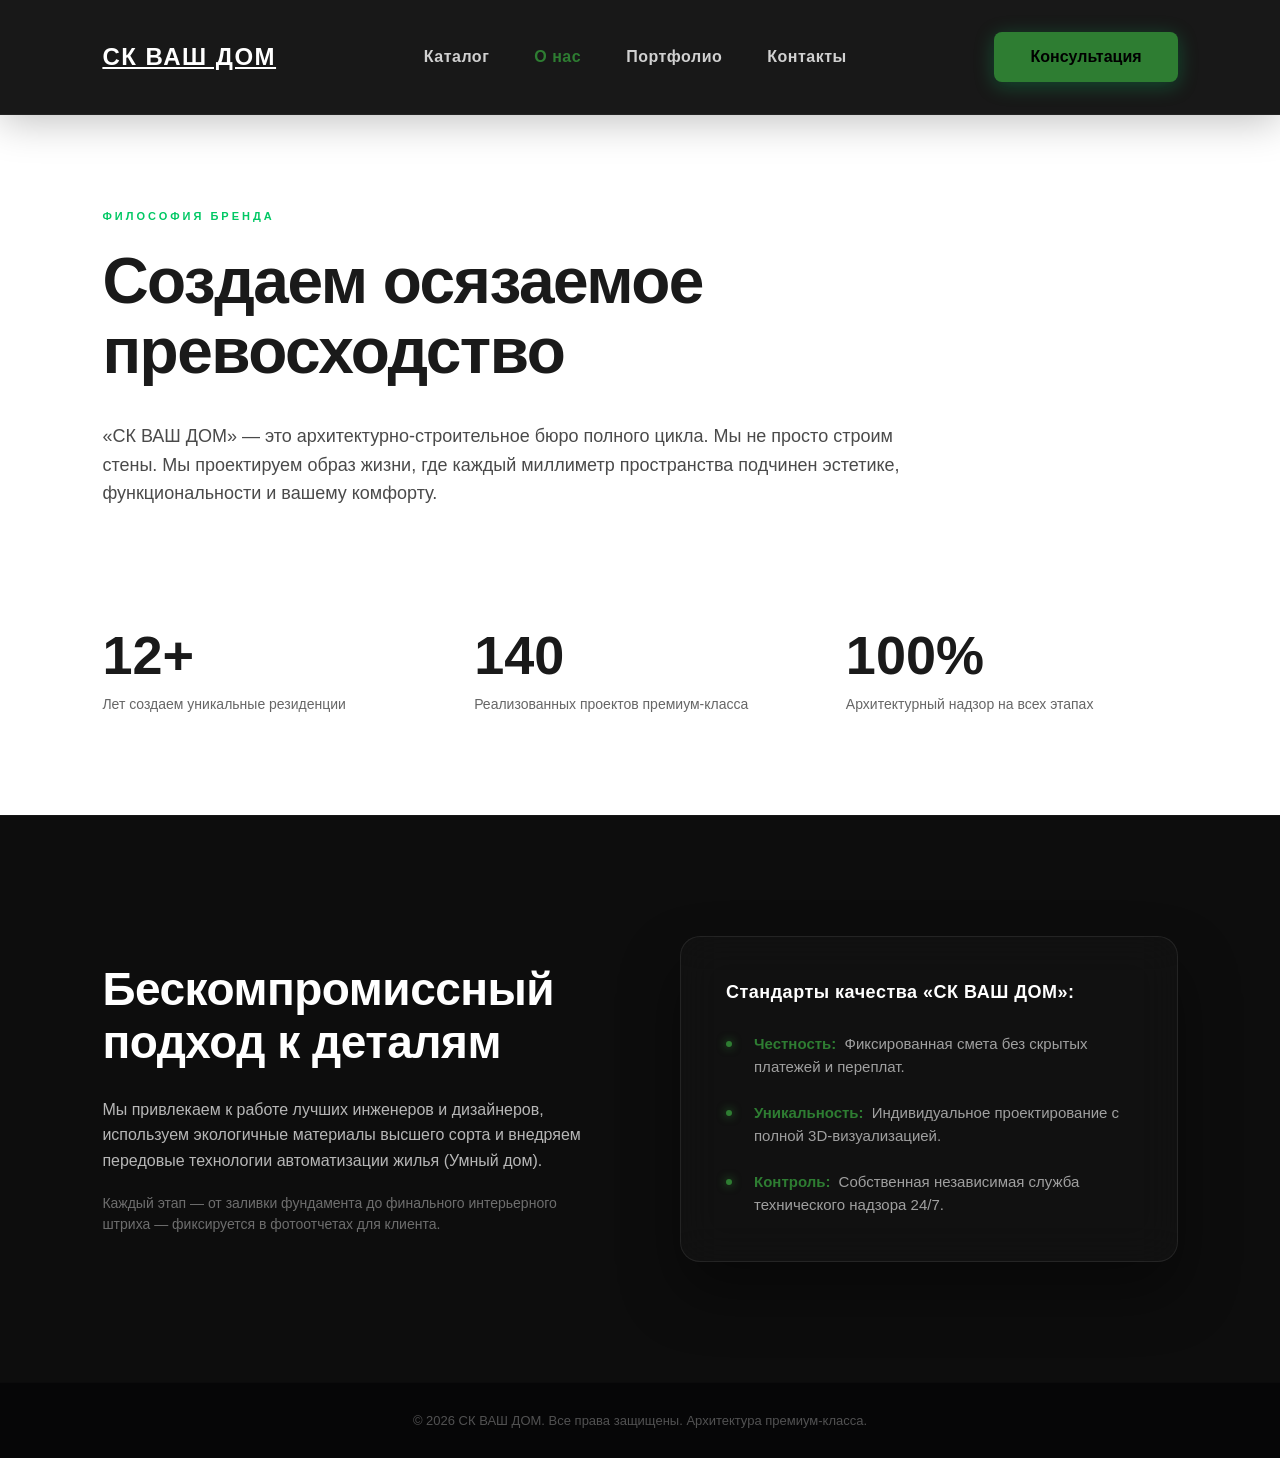
==== about.html @ 26530a5b "Add files via upload" ====
<!DOCTYPE html>
<html lang="ru">
<head>
    <meta charset="UTF-8">
    <meta name="viewport" content="width=device-width, initial-scale=1.0">
    <title>О нас — СК ВАШ ДОМ</title>
    <link rel="stylesheet" href="style.css">
</head>
<body class="about-page-body">

    <!-- 1. ТЕМНАЯ ПРЕМИАЛЬНАЯ ШАПКА (Идеально читается и не сливается) -->
    <header class="glass-header dark-version">
        <div class="logo"><a href="index.html" class="logo-link">СК ВАШ ДОМ</a></div>
        <nav class="nav-links">
            <a href="index.html#catalog" class="nav-item">Каталог</a>
            <a href="about.html" class="nav-item active">О нас</a>
            <a href="index.html#portfolio" class="nav-item">Портфолио</a>
            <a href="index.html#contacts" class="nav-item">Контакты</a>
        </nav>
        <button class="btn-consultation" onclick="window.location.href='index.html#contacts'">Консультация</button>
    </header>

    <!-- 2. СВЕТЛАЯ ВЕРХНЯЯ ЧАСТЬ: Заголовок (Журнальный минимализм) -->
    <section class="about-hero">
        <div class="about-container">
            <div class="about-badge">Философия бренда</div>
            <h1 class="about-main-title">Создаем осязаемое<br>превосходство</h1>
            <p class="about-lead-text">«СК ВАШ ДОМ» — это архитектурно-строительное бюро полного цикла. Мы не просто строим стены. Мы проектируем образ жизни, где каждый миллиметр пространства подчинен эстетике, функциональности и вашему комфорту.</p>
        </div>
    </section>

    <!-- 3. СВЕТЛАЯ СРЕДНЯЯ ЧАСТЬ: Блок с премиальными цифрами -->
    <section class="about-stats-section">
        <div class="about-container">
            <div class="stats-grid">
                <div class="stat-card">
                    <span class="stat-number">12+</span>
                    <span class="stat-label">Лет создаем уникальные резиденции</span>
                </div>
                <div class="stat-card">
                    <span class="stat-number">140</span>
                    <span class="stat-label">Реализованных проектов премиум-класса</span>
                </div>
                <div class="stat-card">
                    <span class="stat-number">100%</span>
                    <span class="stat-label">Архитектурный надзор на всех этапах</span>
                </div>
            </div>
        </div>
    </section>

    <!-- 4. ЧЕРНАЯ НИЖНЯЯ ЧАСТЬ: Бескомпромиссный подход и Стеклянная карточка -->
    <section class="about-principles">
        <div class="about-container">
            <div class="principles-layout">
                
                <!-- Левая сторона: Текст -->
                <div class="principles-text">
                    <h2 class="principles-title">Бескомпромиссный<br>подход к деталям</h2>
                    <p class="principles-desc">Мы привлекаем к работе лучших инженеров и дизайнеров, используем экологичные материалы высшего сорта и внедряем передовые технологии автоматизации жилья (Умный дом).</p>
                    <p class="principles-subdesc">Каждый этап — от заливки фундамента до финального интерьерного штриха — фиксируется в фотоотчетах для клиента.</p>
                </div>
                
                <!-- Правая сторона: Матовое премиум-стекло -->
                <div class="principles-glass-card">
                    <h3 class="glass-card-title">Стандарты качества «СК ВАШ ДОМ»:</h3>
                    <ul class="principles-list">
                        <li>
                            <strong class="list-highlight">Честность:</strong> 
                            Фиксированная смета без скрытых платежей и переплат.
                        </li>
                        <li>
                            <strong class="list-highlight">Уникальность:</strong> 
                            Индивидуальное проектирование с полной 3D-визуализацией.
                        </li>
                        <li>
                            <strong class="list-highlight">Контроль:</strong> 
                            Собственная независимая служба технического надзора 24/7.
                        </li>
                    </ul>
                </div>

            </div>
        </div>
    </section>

    <!-- 5. ПОДВАЛ (Один, в самом низу страницы) -->
    <footer class="site-footer">
        <div class="footer-container">
            <p class="footer-copy">&copy; 2026 СК ВАШ ДОМ. Все права защищены. Архитектура премиум-класса.</p>
        </div>
    </footer>

</body>
</html>
---- style.css ----
/* Базовые сбросы и переменные бренда */
:root {
    --bg-black: #0d0f0e;
    --text-white: #ffffff;
    --accent-green: #2e7d32;
    --accent-green-glow: #4caf50;
    --glass-bg: rgba(255, 255, 255, 0.03);
    --glass-border: rgba(255, 255, 255, 0.08);
    --glass-blur: blur(12px);
}

* {
    margin: 0;
    padding: 0;
    box-sizing: border-box;
}

body {
    font-family: 'Montserrat', sans-serif;
    background-color: var(--bg-black);
    color: var(--text-white);
    overflow-x: hidden;
    scroll-behavior: smooth;
}

.container {
    max-width: 1440px;
    margin: 0 auto;
    padding: 0 40px;
}

/* Эффект матового стекла (Glassmorphism) */
.header-glass {
    position: fixed;
    top: 20px;
    left: 50%;
    transform: translateX(-50%);
    width: 90%;
    max-width: 1360px;
    display: flex;
    justify-content: space-between;
    align-items: center;
    padding: 20px 40px;
    background: var(--glass-bg);
    backdrop-filter: var(--glass-blur);
    -webkit-backdrop-filter: var(--glass-blur);
    border: 1px solid var(--glass-border);
    border-radius: 16px;
    z-index: 1000;
}

.logo {
    font-weight: 700;
    font-size: 20px;
    letter-spacing: 2px;
}

.navigation .nav-link {
    color: var(--text-white);
    text-decoration: none;
    margin: 0 20px;
    font-size: 14px;
    transition: color 0.3s;
}

.navigation .nav-link:hover, .navigation .nav-link.active {
    color: var(--accent-green-glow);
}

/* Кнопки */
.btn-primary {
    background: var(--accent-green);
    color: white;
    border: none;
    padding: 12px 24px;
    border-radius: 8px;
    cursor: pointer;
    font-weight: 600;
    transition: background 0.3s, box-shadow 0.3s;
}

.btn-primary:hover {
    background: var(--accent-green-glow);
    box-shadow: 0 0 15px rgba(76, 175, 80, 0.4);
}

/* Главный экран */
/* Главный экран */
.hero-section {
    position: relative;
    height: 100vh;
    display: flex;
    align-items: center;
    padding-left: 10%;
    overflow: hidden; /* Чтобы картинка не вылезала за границы экрана */
}

/* Стили для фоновой картинки, чтобы она растягивалась как надо */
.hero-bg-img {
    position: absolute;
    top: 0;
    left: 0;
    width: 100%;
    height: 100%;
    object-fit: cover; /* Аналог background-size: cover */
    object-position: center;
    z-index: 0; /* Отправляем на самый задний план */
}


.hero-overlay {
    position: absolute;
    top: 0; left: 0; width: 100%; height: 100%;
    background: linear-gradient(90deg, rgba(13,15,14,0.9) 30%, rgba(13,15,14,0.4) 100%);
    z-index: 1;
}

.hero-content {
    position: relative;
    z-index: 2;
    max-width: 600px;
}

.hero-title {
    font-size: 56px;
    font-weight: 700;
    line-height: 1.2;
    margin-bottom: 20px;
}

.text-gradient {
    color: var(--accent-green-glow);
}

.hero-subtitle {
    font-size: 18px;
    font-weight: 300;
    margin-bottom: 40px;
    opacity: 0.8;
}

.btn-scroll {
    color: white;
    text-decoration: none;
    border-bottom: 2px solid var(--accent-green);
    padding-bottom: 5px;
    transition: color 0.3s;
}

.btn-scroll:hover {
    color: var(--accent-green-glow);
}

/* Секция Каталога */
.catalog-section {
    padding: 100px 0;
}

.section-title {
    font-size: 36px;
    margin-bottom: 40px;
    font-weight: 600;
}

.filter-bar-glass {
    display: inline-flex;
    background: var(--glass-bg);
    backdrop-filter: var(--glass-blur);
    border: 1px solid var(--glass-border);
    padding: 8px;
    border-radius: 12px;
    margin-bottom: 50px;
}

.filter-btn {
    background: transparent;
    border: none;
    color: white;
    padding: 10px 24px;
    border-radius: 8px;
    cursor: pointer;
    font-family: inherit;
    transition: background 0.3s;
}

.filter-btn.active {
    background: var(--accent-green);
}

/* Сетка карточек */
.catalog-grid {
    display: grid;
    grid-template-columns: repeat(auto-fill, minmax(450px, 1fr));
    gap: 30px;
}

.project-card {
    position: relative;
    height: 400px;
    border-radius: 20px;
    overflow: hidden;
    border: 1px solid var(--glass-border);
}

.card-img {
    width: 100%;
    height: 100%;
    background-size: cover;
    background-position: center;
    transition: transform 0.5s;
}

.project-card:hover .card-img {
    transform: scale(1.05);
}

.card-info-glass {
    position: absolute;
    bottom: 20px;
    left: 55%;
    transform: translateX(-50%);
    width: 90%;
    background: rgba(13, 15, 14, 0.6);
    backdrop-filter: var(--glass-blur);
    -webkit-backdrop-filter: var(--glass-blur);
    border: 1px solid var(--glass-border);
    padding: 20px;
    border-radius: 14px;
}

.card-info-glass h3 {
    font-size: 20px;
    margin-bottom: 5px;
}

.card-info-glass p {
    font-size: 14px;
    opacity: 0.7;
    margin-bottom: 10px;
}

.card-price {
    color: var(--accent-green-glow);
    font-weight: 600;
}
/* Дополнительные стили для аккуратного каталога */
.catalog-header {
    margin-bottom: 35px;
}

.catalog-header .section-subtitle {
    opacity: 0.6;
    font-size: 16px;
    margin-top: 10px;
    font-weight: 300;
}

.catalog-grid {
    display: grid;
    grid-template-columns: repeat(auto-fit, minmax(380px, 1fr));
    gap: 40px;
    margin-bottom: 50px;
}

.card-tag {
    display: inline-block;
    font-size: 11px;
    text-transform: uppercase;
    letter-spacing: 1px;
    background: rgba(46, 125, 50, 0.2);
    color: var(--accent-green-glow);
    padding: 4px 10px;
    border-radius: 4px;
    margin-bottom: 10px;
    border: 1px solid rgba(76, 175, 80, 0.3);
}

.card-specs {
    font-size: 13px !important;
    margin-bottom: 20px !important;
}

.card-footer {
    display: flex;
    justify-content: space-between;
    align-items: center;
    border-top: 1px solid rgba(255,255,255,0.1);
    padding-top: 15px;
}

.card-link {
    color: var(--text-white);
    text-decoration: none;
    font-size: 14px;
    font-weight: 600;
    transition: color 0.3s;
}

.card-link:hover {
    color: var(--accent-green-glow);
}

/* Кнопка "Смотреть все" */
.catalog-more-action {
    text-align: center;
    margin-top: 60px;
}

.btn-secondary-glass {
    display: inline-block;
    padding: 18px 40px;
    background: var(--glass-bg);
    border: 1px solid var(--glass-border);
    backdrop-filter: var(--glass-blur);
    color: var(--text-white);
    text-decoration: none;
    border-radius: 12px;
    font-weight: 600;
    letter-spacing: 0.5px;
    transition: all 0.3s;
}

.btn-secondary-glass:hover {
    background: rgba(255,255,255,0.08);
    border-color: var(--accent-green-glow);
    box-shadow: 0 0 20px rgba(76, 175, 80, 0.15);
}
/* Максимально четкие и сочные фоновые сферы без шумов */
.neon-bg-blobs {
    position: absolute;
    top: -120px;
    left: 0;
    width: 100%;
    height: 450px;
    overflow: hidden;
    z-index: 1;
    pointer-events: none;
    /* Включаем аппаратное ускорение для идеальной плавности */
    transform: translate3d(0,0,0); 
}

.blob {
    position: absolute;
    border-radius: 50%;
    /* Увеличиваем радиус размытия для идеальной мягкости переходов */
    filter: blur(120px); 
    opacity: 0.75;
    will-change: transform;
}

.blob-1 {
    top: -40px;
    left: 12%;
    width: 300px;
    height: 300px;
    background: linear-gradient(135deg, #bd7aff, #2563eb);
}

.blob-2 {
    top: -60px;
    right: 18%;
    width: 320px;
    height: 320px;
    background: linear-gradient(135deg, #00FF87, #60e611);
}

/* ШАПКА ПОВЫШЕННОГО КАЧЕСТВА (Ultra HD Glass) */
.glass-header {
    position: fixed;
    top: 0;
    left: 0;
    width: 100%;
    display: flex;
    justify-content: space-between;
    align-items: center;
    padding: 24px 8%;
    
    /* Оптимальный баланс темноты и прозрачности */
    background: rgba(15, 15, 15, 0.4); 
    
    /* Экстремальное сглаженное размытие (Apple Premium Look) */
    backdrop-filter: blur(50px) saturate(200%);
    -webkit-backdrop-filter: blur(50px) saturate(200%);
    
    /* Двойной контур (внутренний светлый и внешний темный) для эффекта объема */
    box-shadow: 
        inset 0 1px 0 0 rgba(255, 255, 255, 0.15),
        0 1px 0 0 rgba(0, 0, 0, 0.5);
    border: none;
    
    /* Улучшение рендеринга шрифтов поверх стекла */
    -webkit-font-smoothing: antialiased;
    -moz-osx-font-smoothing: grayscale;
    
    z-index: 1000;
    transition: all 0.6s cubic-bezier(0.16, 1, 0.3, 1);
}
/* Затемняющий слой — чуть темнее, а размытие мягче */
.hero-overlay {
    position: absolute;
    top: 0;
    left: 0;
    width: 100%;
    height: 100%;
    
    /* Сделали подложку немного темнее (0.65 и 0.75 вместо 0.5 и 0.6) */
    background: linear-gradient(180deg, rgba(0,0,0,0.65) 0%, rgba(0,0,0,0.5) 50%, rgba(0,0,0,0.75) 100%);
    
    /* Уменьшили размытость до идеального баланса, чтобы дом был виден */
    backdrop-filter: blur(5px); 
    -webkit-backdrop-filter: blur(5px);
    
    z-index: 1;
}
/* Секция кастомного каталога */
.my-catalog-section {
    background: #0D0D0D; /* Абсолютный глубокий черный фон */
    padding: 90px 8%;
    position: relative;
    z-index: 5;
}

.my-catalog-container {
    width: 100%;
    max-width: 1300px;
    margin: 0 auto;
}

/* Сетка в два столбца, как в ВК */
.my-catalog-grid {
    display: grid;
    grid-template-columns: repeat(2, 1fr);
    gap: 32px; /* Идеальный баланс расстояния между проектами */
}

/* Основа вашей уникальной карточки */
.brand-card {
    position: relative;
    border-radius: 20px; /* Более мягкое, современное премиум-скругление */
    overflow: hidden;
    cursor: pointer;
    background: #141416;
    
    /* Тонкая, едва заметная базовая окантовка */
    border: 1px solid rgba(255, 255, 255, 0.04);
    box-shadow: 0 10px 40px rgba(0, 0, 0, 0.4);
    transition: transform 0.4s cubic-bezier(0.16, 1, 0.3, 1), border-color 0.4s ease, box-shadow 0.4s ease;
}

/* Контейнер изображения */
.brand-img-container {
    position: relative;
    width: 100%;
    aspect-ratio: 16 / 9.5; /* Идеальные пропорции для архитектурных рендеров */
    overflow: hidden;
}

.brand-img {
    width: 100%;
    height: 100%;
    object-fit: cover;
    transition: transform 0.6s cubic-bezier(0.16, 1, 0.3, 1);
}

/* 🔥 ЭФФЕКТ МАТОВОГО СТЕКЛА: Роскошная нижняя плашка */
.brand-glass-footer {
    position: absolute;
    bottom: 0;
    left: 0;
    width: 100%;
    display: flex;
    justify-content: space-between;
    align-items: center;
    padding: 20px 24px;
    
    /* Затемненное матовое стекло, перекрывающее низ фотографии */
    background: rgba(15, 15, 17, 0.65); 
    backdrop-filter: blur(20px) saturate(140%);
    -webkit-backdrop-filter: blur(20px) saturate(140%);
    
    /* Внутренний световой блик по верхней грани плашки */
    border-top: 1px solid rgba(255, 255, 255, 0.1); 
    transition: background 0.3s ease;
}

/* Заголовок внутри стекла */
.brand-title {
    color: #FFFFFF;
    font-size: 16px;
    font-weight: 600;
    letter-spacing: 0.5px;
    margin: 0;
}

/* Минималистичная стрелочка перехода */
.brand-arrow {
    color: rgba(255, 255, 255, 0.4);
    font-size: 18px;
    transition: transform 0.3s ease, color 0.3s ease;
}

/* ✨ ИНТЕРАКТИВ ПРИ НАВЕДЕНИИ (Дорогой отклик интерфейса) */
.brand-card:hover {
    transform: translateY(-5px);
    border-color: var(--accent-green); /* Включается чистая зеленая окантовка */
    box-shadow: 0 20px 40px rgba(0, 230, 118, 0.12); /* Зеленое мягкое свечение вниз */
}

.brand-card:hover .brand-img {
    transform: scale(1.03); /* Картинка за стеклом аккуратно приближается */
}

.brand-card:hover .brand-glass-footer {
    background: rgba(15, 15, 17, 0.8); /* Стекло становится чуть глубже */
}

.brand-card:hover .brand-arrow {
    color: var(--accent-green); /* Стрелочка загорается зеленым */
    transform: translateX(4px); /* И слегка смещается вправо, приглашая кликнуть */
}

/* Мобильная адаптация */
@media (max-width: 768px) {
    .my-catalog-grid {
        grid-template-columns: 1fr;
        gap: 20px;
    }
    .my-catalog-section {
        padding: 50px 4%;
    }
}
/* Стили для красивой презентации начала каталога */
.catalog-presentation {
    max-width: 800px;
    margin-bottom: 60px; /* Отступ до начала самих карточек */
    text-align: left;
}

/* Мелкий аккуратный верхний статус */
.presentation-badge {
    font-size: 11px;
    text-transform: uppercase;
    letter-spacing: 3px;
    color: var(--accent-green);
    margin-bottom: 16px;
    font-weight: 600;
}

/* Крупный дорогой заголовок */
.presentation-title {
    color: #FFFFFF;
    font-size: clamp(28px, 4vw, 42px);
    font-weight: 700;
    line-height: 1.2;
    margin-bottom: 18px;
    letter-spacing: -0.5px;
}

/* Фирменный зеленый акцент в названии */
.green-text, .green-dot {
    color: var(--accent-green);
}

/* Описание презентации */
.presentation-desc {
    color: rgba(255, 255, 255, 0.6);
    font-size: 16px;
    line-height: 1.6;
    max-width: 600px;
    margin-bottom: 30px;
}

/* Тонкая минималистичная разделительная линия */
.presentation-line {
    width: 60px;
    height: 2px;
    background: var(--accent-green);
    border-radius: 2px;
}
/* Секция Контактов */
.contacts-section {
    background: #0B0B0C; /* Еще более глубокий черный тон */
    padding: 100px 8%;
    border-top: 1px solid rgba(255, 255, 255, 0.03);
    position: relative;
    z-index: 5;
}

.contacts-container {
    width: 100%;
    max-width: 1300px;
    margin: 0 auto;
    display: grid;
    grid-template-columns: 1.1fr 0.9fr;
    gap: 60px;
    align-items: start;
}

.contacts-badge {
    font-size: 11px;
    text-transform: uppercase;
    letter-spacing: 3px;
    color: var(--accent-green);
    margin-bottom: 16px;
    font-weight: 600;
}

.contacts-title {
    color: #FFFFFF;
    font-size: clamp(28px, 4vw, 42px);
    font-weight: 700;
    margin-bottom: 20px;
}

.contacts-desc {
    color: rgba(255, 255, 255, 0.6);
    font-size: 16px;
    line-height: 1.6;
    max-width: 500px;
    margin-bottom: 40px;
}

/* Роскошная стеклянная форма */
.glass-contact-form {
    background: rgba(255, 255, 255, 0.02);
    backdrop-filter: blur(15px);
    -webkit-backdrop-filter: blur(15px);
    border: 1px solid rgba(255, 255, 255, 0.08); /* Чистая аккуратная окантовка */
    padding: 30px;
    border-radius: 16px;
    max-width: 500px;
    margin-bottom: 40px;
    transition: border-color 0.4s ease, box-shadow 0.4s ease;
}

.glass-contact-form:focus-within {
    border-color: var(--accent-green); /* Окантовка становится зеленой при заполнении */
    box-shadow: 0 10px 30px rgba(0, 230, 118, 0.08);
}

.form-group {
    margin-bottom: 20px;
}

.form-input {
    width: 100%;
    background: rgba(0, 0, 0, 0.3);
    border: 1px solid rgba(255, 255, 255, 0.1);
    padding: 16px 20px;
    border-radius: 8px;
    color: #FFFFFF;
    font-size: 15px;
    outline: none;
    transition: all 0.3s ease;
}

.form-input:focus {
    border-color: var(--accent-green);
    background: rgba(0, 0, 0, 0.5);
}

/* Кнопка отправки формы */
.btn-form-submit {
    width: 100%;
    background: var(--accent-green);
    color: #000000;
    border: none;
    padding: 16px;
    border-radius: 8px;
    font-size: 15px;
    font-weight: 600;
    cursor: pointer;
    transition: background 0.3s, transform 0.3s;
}

.btn-form-submit:hover {
    background: #00c864;
    transform: translateY(-2px);
}

/* Блок текстовых контактов */
.direct-contacts {
    display: flex;
    gap: 40px;
    flex-wrap: wrap;
}

.contact-item {
    display: flex;
    flex-direction: column;
    gap: 6px;
}

.contact-label {
    font-size: 12px;
    color: rgba(255, 255, 255, 0.4);
    text-transform: uppercase;
    letter-spacing: 1px;
}

.contact-value {
    color: #FFFFFF;
    font-size: 16px;
    text-decoration: none;
    font-weight: 500;
    transition: color 0.3s;
}

a.contact-value:hover {
    color: var(--accent-green);
}

/* Интеграция карты */
.contacts-map-block {
    width: 100%;
    height: 100%;
    min-height: 450px;
}

.map-wrapper {
    width: 100%;
    height: 480px;
    border-radius: 20px;
    overflow: hidden;
    border: 1px solid rgba(255, 255, 255, 0.05);
    box-shadow: 0 20px 50px rgba(0,0,0,0.3);
    /* Стильный темный фильтр для карты, чтобы она вписывалась в дизайн */
    filter: grayscale(1) invert(0.92) contrast(1.2);
}

/* Подвал (Footer) */
.site-footer {
    background: #060607;
    padding: 30px 8%;
    border-top: 1px solid rgba(255, 255, 255, 0.02);
    text-align: center;
}

.footer-container {
    width: 100%;
    max-width: 1300px;
    margin: 0 auto;
}

.footer-copy {
    color: rgba(255, 255, 255, 0.3);
    font-size: 13px;
}

/* Адаптация */
@media (max-width: 992px) {
    .contacts-container {
        grid-template-columns: 1fr;
        gap: 40px;
    }
    .contacts-map-block {
        min-height: 350px;
    }
    .map-wrapper {
        height: 350px;
    }
}
.about-page-body {
    background: #ffffff;
    color: #1a1a1a;
    padding-top: 90px; /* Фиксированный аккуратный отступ под шапку */
}
/* Принудительный темный стиль шапки на светлой странице */
.glass-header.dark-version {
    background: rgba(15, 15, 15, 0.95) !important; /* Плотное темное стекло */
    box-shadow: 0 4px 30px rgba(0, 0, 0, 0.15);
    border-bottom: 1px solid rgba(255, 255, 255, 0.05);
}

/* Читаемость логотипа и меню на темной плашке */
.glass-header.dark-version .logo-link {
    color: #FFFFFF !important;
}

.glass-header.dark-version .nav-item {
    color: rgba(255, 255, 255, 0.7) !important;
}

.glass-header.dark-version .nav-item:hover,
.glass-header.dark-version .nav-item.active {
    color: var(--accent-green) !important; /* Активный пункт подсвечивается зеленым */
}

/* Контентная часть */
.about-hero {
    padding: 120px 8% 60px 8%;
}

.about-badge {
    font-size: 11px;
    text-transform: uppercase;
    letter-spacing: 3px;
    color: #00c864; 
    margin-bottom: 24px;
    font-weight: 600;
}

.about-main-title {
    font-size: clamp(36px, 5vw, 64px);
    font-weight: 800;
    line-height: 1.1;
    letter-spacing: -1.5px;
    margin-bottom: 35px;
    color: #1a1a1a;
}

.about-lead-text {
    font-size: 18px;
    line-height: 1.6;
    color: #4a4a4a;
    max-width: 850px;
}

/* Сетка цифр с ровными отступами */
.about-stats-section {
    padding: 60px 8% 100px 8%;
}

.stats-grid {
    display: grid;
    grid-template-columns: repeat(3, 1fr);
    gap: 40px;
}

.stat-card {
    display: flex;
    flex-direction: column;
    gap: 12px;
}

.stat-number {
    font-size: 54px;
    font-weight: 700;
    color: #1a1a1a;
    line-height: 1;
}

.stat-label {
    font-size: 14px;
    color: #666666;
    line-height: 1.5;
}
/* Полные стили для нижней черной секции страницы «О нас» */
.about-principles {
    background: #0D0D0D;
    color: #ffffff;
    padding: 120px 8%;
    border-top: 1px solid rgba(255, 255, 255, 0.03);
}

.principles-layout {
    display: grid;
    grid-template-columns: 1fr 1fr;
    gap: 80px;
    align-items: center;
}

.principles-title {
    font-size: clamp(32px, 4vw, 46px);
    font-weight: 700;
    line-height: 1.15;
    margin-bottom: 28px;
    letter-spacing: -0.5px;
    color: #FFFFFF;
}

.principles-desc {
    color: rgba(255, 255, 255, 0.7);
    font-size: 16px;
    line-height: 1.6;
    margin-bottom: 20px;
}

.principles-subdesc {
    color: rgba(255, 255, 255, 0.4);
    font-size: 14px;
    line-height: 1.5;
}

/* Наше фирменное матовое стекло */
.principles-glass-card {
    background: rgba(255, 255, 255, 0.02);
    backdrop-filter: blur(20px);
    -webkit-backdrop-filter: blur(20px);
    border: 1px solid rgba(255, 255, 255, 0.08);
    padding: 45px;
    border-radius: 20px;
    box-shadow: 0 30px 60px rgba(0, 0, 0, 0.4);
}

.glass-card-title {
    font-size: 18px;
    font-weight: 600;
    margin-bottom: 30px;
    color: #FFFFFF;
    letter-spacing: 0.5px;
}

.principles-list {
    list-style: none;
    padding: 0;
    margin: 0;
}

.principles-list li {
    font-size: 15px;
    position: relative;
    padding-left: 28px;
    margin-bottom: 24px;
    color: rgba(255, 255, 255, 0.6);
    line-height: 1.5;
}

.principles-list li:last-child {
    margin-bottom: 0;
}

/* Зеленый акцент на заголовках внутри списка */
.list-highlight {
    color: var(--accent-green);
    font-weight: 600;
    display: inline-block;
    margin-right: 4px;
}

/* Зеленый маркер-точка у списков */
.principles-list li::before {
    content: "";
    position: absolute;
    left: 0;
    top: 8px;
    width: 6px;
    height: 6px;
    background: var(--accent-green);
    border-radius: 50%;
    box-shadow: 0 0 10px var(--accent-green);
}

/* Мобильная адаптация */
@media (max-width: 992px) {
    .principles-layout {
        grid-template-columns: 1fr;
        gap: 50px;
    }
    .principles-glass-card {
        padding: 30px;
    }
}
/* --- СТИЛИЗАЦИЯ КНОПОК ДЛЯ ШАПКИ НА СТРАНИЦЕ «О НАС» --- */

/* --- СУПЕР-ПРЕМИУМ ШАПКА: УВЕЛИЧЕННЫЕ РАЗМЕРЫ И РАССТОЯНИЯ --- */

.glass-header.dark-version {
    background: rgba(15, 15, 15, 0.96) !important;
    /* Увеличили верхний и нижний отступы с 20px до 32px для солидной высоты */
    padding: 32px 8% !important; 
    display: flex;
    justify-content: space-between;
    align-items: center;
    box-shadow: 0 6px 40px rgba(0, 0, 0, 0.25);
}

/* Увеличили логотип компании */
.glass-header.dark-version .logo-link {
    font-size: 24px !important; /* Было 20px */
    font-weight: 700;
    letter-spacing: 1.5px;
}

/* Расстояния между пунктами меню */
.glass-header.dark-version .nav-links {
    display: flex !important;
    gap: 45px !important; /* Увеличили шаг между ссылками с 35px до 45px */
    align-items: center;
}

/* Увеличили размер шрифта для пунктов меню */
.glass-header.dark-version .nav-item {
    color: rgba(255, 255, 255, 0.8) !important;
    text-decoration: none;
    font-weight: 600; /* Сделали шрифт чуть плотнее */
    font-size: 16px !important; /* Было 14px */
    letter-spacing: 0.5px;
    padding: 6px 0;
    white-space: nowrap;
    transition: color 0.3s ease;
}

/* Масштабируем зеленую кнопку под новые пропорции */
.glass-header.dark-version .btn-consultation {
    background: var(--accent-green) !important;
    color: #000000 !important;
    border: none !important;
    /* Сделали кнопку выше и шире (было 12px 28px) */
    padding: 16px 36px !important; 
    border-radius: 8px !important; /* Чуть увеличили скругление углов */
    font-size: 16px !important; /* Было 14px */
    font-weight: 700 !important; /* Сделали текст кнопки жирным */
    cursor: pointer;
    white-space: nowrap;
    box-shadow: 0 4px 20px rgba(0, 230, 118, 0.25);
    transition: all 0.3s ease !important;
}

.glass-header.dark-version .btn-consultation:hover {
    background: #00c864 !important;
    transform: translateY(-2px) !important;
    box-shadow: 0 6px 25px rgba(0, 230, 118, 0.35);
}
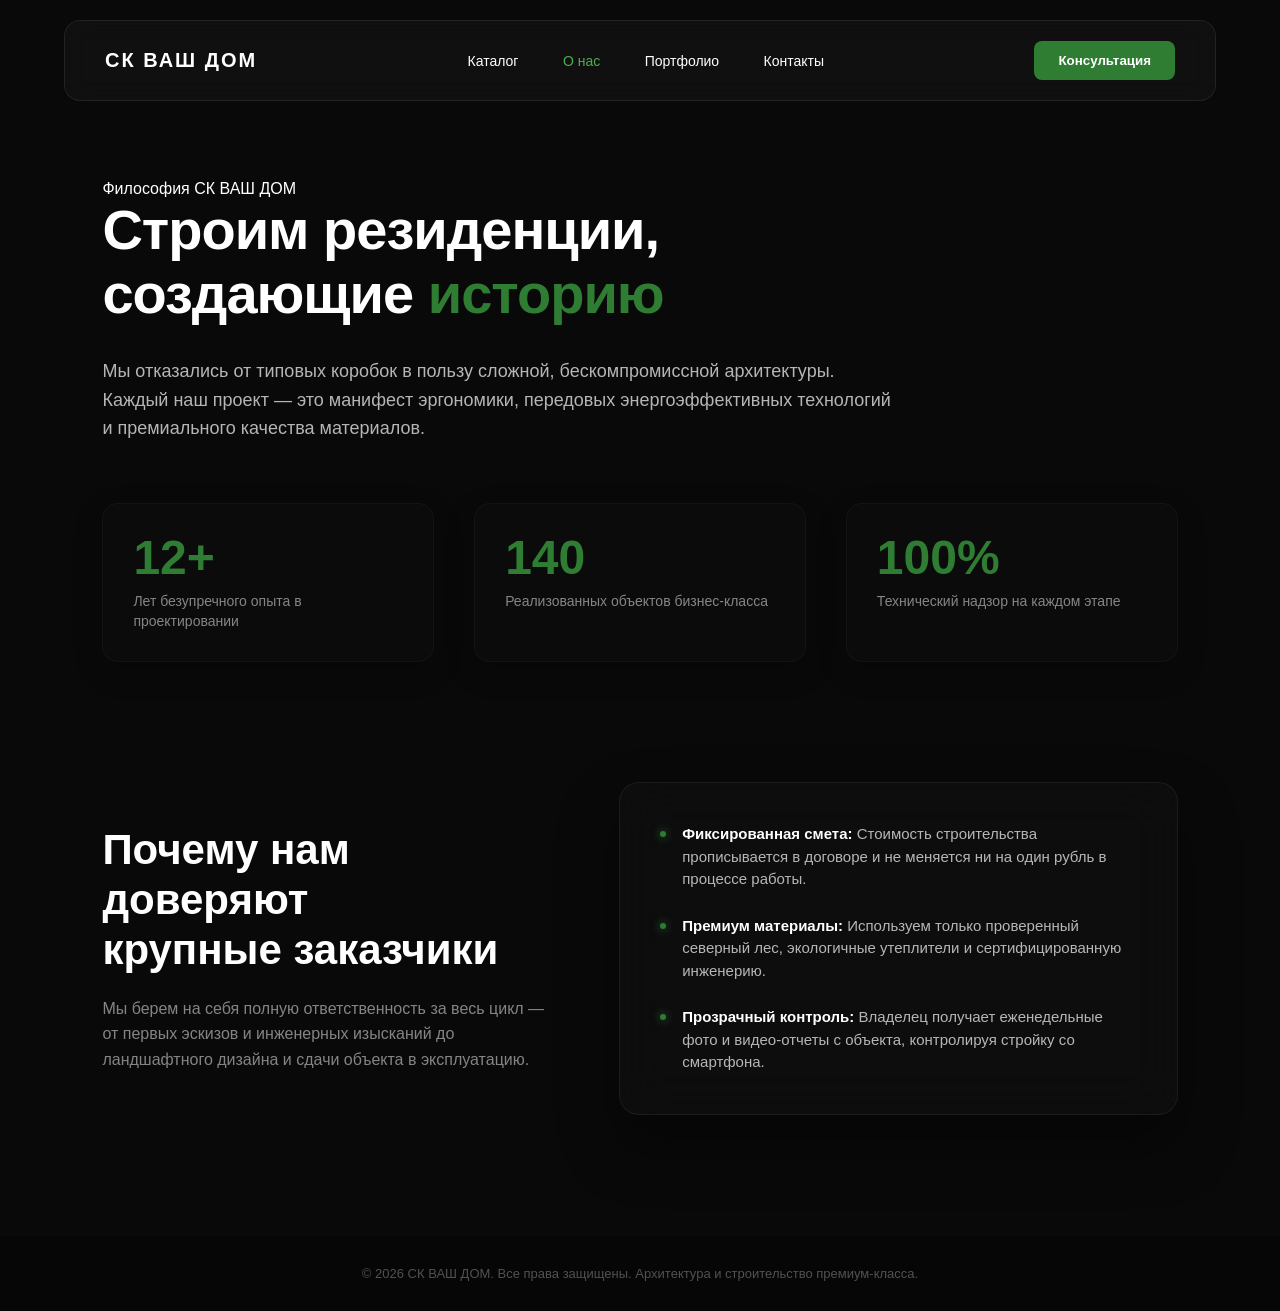
==== commit fd079f4f: "Add files via upload" ====
--- a/about.html
+++ b/about.html
@@ -3,79 +3,83 @@
 <head>
     <meta charset="UTF-8">
     <meta name="viewport" content="width=device-width, initial-scale=1.0">
-    <title>О нас — СК ВАШ ДОМ</title>
+    <title>О компании — СК ВАШ ДОМ</title>
     <link rel="stylesheet" href="style.css">
 </head>
-<body class="about-page-body">
+<body class="portfolio-page-body dark-theme">
 
-    <!-- 1. ТЕМНАЯ ПРЕМИАЛЬНАЯ ШАПКА (Идеально читается и не сливается) -->
-    <header class="glass-header dark-version">
+    <!-- Топ-панель навигации (Сквозная, как на всех страницах) -->
+    <header class="header-glass dark-version">
         <div class="logo"><a href="index.html" class="logo-link">СК ВАШ ДОМ</a></div>
-        <nav class="nav-links">
-            <a href="index.html#catalog" class="nav-item">Каталог</a>
-            <a href="about.html" class="nav-item active">О нас</a>
-            <a href="index.html#portfolio" class="nav-item">Портфолио</a>
-            <a href="index.html#contacts" class="nav-item">Контакты</a>
+        <nav class="navigation">
+            <a href="index.html#catalog" class="nav-link">Каталог</a>
+            <a href="about.html" class="nav-link active">О нас</a>
+            <a href="portfolio.html" class="nav-link">Портфолио</a>
+            <a href="index.html#contacts" class="nav-link">Контакты</a>
         </nav>
-        <button class="btn-consultation" onclick="window.location.href='index.html#contacts'">Консультация</button>
+        <!-- Автономный клик для мобилок, который мы вылизали -->
+        <div class="burger-menu" id="burgerToggle" onclick="this.classList.toggle('active'); document.querySelector('.navigation').classList.toggle('active'); event.stopPropagation();">
+            <span class="bar"></span>
+            <span class="bar"></span>
+            <span class="bar"></span>
+        </div>
+        <a href="https://vk.ru/sk.vashdom"><button class="btn-primary">Консультация</button></a>
     </header>
 
-    <!-- 2. СВЕТЛАЯ ВЕРХНЯЯ ЧАСТЬ: Заголовок (Журнальный минимализм) -->
-    <section class="about-hero">
-        <div class="about-container">
-            <div class="about-badge">Философия бренда</div>
-            <h1 class="about-main-title">Создаем осязаемое<br>превосходство</h1>
-            <p class="about-lead-text">«СК ВАШ ДОМ» — это архитектурно-строительное бюро полного цикла. Мы не просто строим стены. Мы проектируем образ жизни, где каждый миллиметр пространства подчинен эстетике, функциональности и вашему комфорту.</p>
+    <!-- Главный блок презентации бренда -->
+    <section class="portfolio-hero">
+        <div class="portfolio-container">
+            <div class="portfolio-badge">Философия СК ВАШ ДОМ</div>
+            <h1 class="portfolio-main-title">Строим резиденции,<br>создающие <span class="accent-green-text">историю</span></h1>
+            <p class="about-lead-text">Мы отказались от типовых коробок в пользу сложной, бескомпромиссной архитектуры. Каждый наш проект — это манифест эргономики, передовых энергоэффективных технологий и премиального качества материалов.</p>
         </div>
     </section>
 
-    <!-- 3. СВЕТЛАЯ СРЕДНЯЯ ЧАСТЬ: Блок с премиальными цифрами -->
+    <!-- Блок сочных премиум-показателей (Цифры) -->
     <section class="about-stats-section">
-        <div class="about-container">
-            <div class="stats-grid">
-                <div class="stat-card">
-                    <span class="stat-number">12+</span>
-                    <span class="stat-label">Лет создаем уникальные резиденции</span>
+        <div class="portfolio-container">
+            <div class="about-stats-grid">
+                <div class="about-stat-card">
+                    <span class="about-stat-num">12+</span>
+                    <span class="about-stat-text">Лет безупречного опыта в проектировании</span>
                 </div>
-                <div class="stat-card">
-                    <span class="stat-number">140</span>
-                    <span class="stat-label">Реализованных проектов премиум-класса</span>
+                <div class="about-stat-card">
+                    <span class="about-stat-num">140</span>
+                    <span class="about-stat-text">Реализованных объектов бизнес-класса</span>
                 </div>
-                <div class="stat-card">
-                    <span class="stat-number">100%</span>
-                    <span class="stat-label">Архитектурный надзор на всех этапах</span>
+                <div class="about-stat-card">
+                    <span class="about-stat-num">100%</span>
+                    <span class="about-stat-text">Технический надзор на каждом этапе</span>
                 </div>
             </div>
         </div>
     </section>
 
-    <!-- 4. ЧЕРНАЯ НИЖНЯЯ ЧАСТЬ: Бескомпромиссный подход и Стеклянная карточка -->
-    <section class="about-principles">
-        <div class="about-container">
-            <div class="principles-layout">
+    <!-- Презентация стандартов качества (Плотное матовое стекло) -->
+    <section class="about-standards-section">
+        <div class="portfolio-container">
+            <div class="standards-layout">
                 
-                <!-- Левая сторона: Текст -->
-                <div class="principles-text">
-                    <h2 class="principles-title">Бескомпромиссный<br>подход к деталям</h2>
-                    <p class="principles-desc">Мы привлекаем к работе лучших инженеров и дизайнеров, используем экологичные материалы высшего сорта и внедряем передовые технологии автоматизации жилья (Умный дом).</p>
-                    <p class="principles-subdesc">Каждый этап — от заливки фундамента до финального интерьерного штриха — фиксируется в фотоотчетах для клиента.</p>
+                <!-- Левая сторона: Смыслы -->
+                <div class="standards-text-block">
+                    <h2 class="standards-heading">Почему нам доверяют<br>крупные заказчики</h2>
+                    <p class="standards-subheading">Мы берем на себя полную ответственность за весь цикл — от первых эскизов и инженерных изысканий до ландшафтного дизайна и сдачи объекта в эксплуатацию.</p>
                 </div>
-                
-                <!-- Правая сторона: Матовое премиум-стекло -->
-                <div class="principles-glass-card">
-                    <h3 class="glass-card-title">Стандарты качества «СК ВАШ ДОМ»:</h3>
-                    <ul class="principles-list">
+
+                <!-- Правая сторона: Роскошная стеклянная карточка -->
+                <div class="standards-glass-card">
+                    <ul class="standards-list">
                         <li>
-                            <strong class="list-highlight">Честность:</strong> 
-                            Фиксированная смета без скрытых платежей и переплат.
+                            <span class="list-bullet-dot"></span>
+                            <p><strong>Фиксированная смета:</strong> Стоимость строительства прописывается в договоре и не меняется ни на один рубль в процессе работы.</p>
                         </li>
                         <li>
-                            <strong class="list-highlight">Уникальность:</strong> 
-                            Индивидуальное проектирование с полной 3D-визуализацией.
+                            <span class="list-bullet-dot"></span>
+                            <p><strong>Премиум материалы:</strong> Используем только проверенный северный лес, экологичные утеплители и сертифицированную инженерию.</p>
                         </li>
                         <li>
-                            <strong class="list-highlight">Контроль:</strong> 
-                            Собственная независимая служба технического надзора 24/7.
+                            <span class="list-bullet-dot"></span>
+                            <p><strong>Прозрачный контроль:</strong> Владелец получает еженедельные фото и видео-отчеты с объекта, контролируя стройку со смартфона.</p>
                         </li>
                     </ul>
                 </div>
@@ -84,10 +88,10 @@
         </div>
     </section>
 
-    <!-- 5. ПОДВАЛ (Один, в самом низу страницы) -->
+    <!-- Подвал сайта -->
     <footer class="site-footer">
         <div class="footer-container">
-            <p class="footer-copy">&copy; 2026 СК ВАШ ДОМ. Все права защищены. Архитектура премиум-класса.</p>
+            <p class="footer-copy">&copy; 2026 СК ВАШ ДОМ. Все права защищены. Архитектура и строительство премиум-класса.</p>
         </div>
     </footer>
 
--- a/style.css
+++ b/style.css
@@ -1,3 +1,14 @@
+/* Полностью убираем вылеты элементов и боковую черную полосу на смартфонах */
+html, body {
+    max-width: 100% !important;
+    overflow-x: hidden !important;
+    position: relative;
+    margin: 0;
+    padding: 0;
+    scroll-behavior: smooth !important; /* Включает плавный премиальный скролл по всему сайту */
+}
+
+
 /* Базовые сбросы и переменные бренда */
 :root {
     --bg-black: #0d0f0e;
@@ -1012,3 +1023,2306 @@
     transform: translateY(-2px) !important;
     box-shadow: 0 6px 25px rgba(0, 230, 118, 0.35);
 }
+/* --- МОБИЛЬНАЯ АДАПТАЦИЯ ДЛЯ ВСЕХ ВЕРСИЙ ШАПКИ --- */
+
+@media (max-width: 992px) {
+    /* Уменьшаем высоту шапки на мобильных, чтобы не красть экран */
+    .glass-header, 
+    .glass-header.dark-version {
+        padding: 16px 5% !important;
+    }
+
+    .glass-header .logo-link,
+    .glass-header.dark-version .logo-link {
+        font-size: 18px !important; /* Компактный размер логотипа */
+    }
+
+    /* Скрываем стандартную кнопку консультации на мелких экранах (перенесем её внутрь меню) */
+    .glass-header .btn-consultation,
+    .glass-header.dark-version .btn-consultation {
+        display: none !important; 
+    }
+
+    /* Создаем иконку бургера (три полоски) */
+    .burger-menu {
+        display: flex;
+        flex-direction: column;
+        justify-content: space-between;
+        width: 26px;
+        height: 18px;
+        cursor: pointer;
+        z-index: 1100;
+    }
+
+    .burger-menu .bar {
+        width: 100%;
+        height: 2px;
+        background-color: #FFFFFF;
+        border-radius: 2px;
+        transition: all 0.3s ease;
+    }
+
+    /* Анимация превращения бургера в крестик при активации */
+    .burger-menu.active .bar:nth-child(1) {
+        transform: translateY(8px) rotate(45deg);
+    }
+    .burger-menu.active .bar:nth-child(2) {
+        opacity: 0;
+    }
+    .burger-menu.active .bar:nth-child(3) {
+        transform: translateY(-8px) rotate(-45deg);
+    }
+
+    /* Превращаем навигацию в выезжающую полноэкранную стеклянную панель */
+    .glass-header .nav-links,
+    .glass-header.dark-version .nav-links {
+        position: fixed;
+        top: 0;
+        right: -100%; /* Изначально спрятано за экраном справа */
+        width: 80%; /* Занимает большую часть экрана при выезде */
+        height: 100vh;
+        background: rgba(15, 15, 15, 0.98) !important;
+        backdrop-filter: blur(25px);
+        -webkit-backdrop-filter: blur(25px);
+        display: flex !important;
+        flex-direction: column !important;
+        justify-content: center;
+        align-items: center;
+        gap: 35px !important;
+        box-shadow: -10px 0 40px rgba(0,0,0,0.5);
+        transition: right 0.4s cubic-bezier(0.16, 1, 0.3, 1);
+        z-index: 1050;
+    }
+
+    /* Показываем меню, когда добавлен класс active через JS */
+    .glass-header .nav-links.active,
+    .glass-header.dark-version .nav-links.active {
+        right: 0;
+    }
+
+    /* Крупные мобильные ссылки для удобного нажатия пальцем */
+    .glass-header .nav-item,
+    .glass-header.dark-version .nav-item {
+        font-size: 20px !important;
+        font-weight: 600;
+        color: #FFFFFF !important;
+        width: 100%;
+        text-align: center;
+        padding: 10px 0;
+    }
+}
+
+/* Десктопный бургер изначально скрыт */
+@media (min-width: 993px) {
+    .burger-menu {
+        display: none;
+    }
+}
+/* Адаптивные стили для экранов смартфона (до 768px) */
+@media screen and (max-width: 768px) {
+  
+  /* 1. Предотвращаем вылет текста за края */
+  h1, h2, .main-title {
+    font-size: 28px !important; /* Уменьшаем размер шрифта */
+    line-height: 1.2;
+    word-wrap: break-word;
+    overflow-wrap: break-word;
+    white-space: normal !important; /* Разрешаем перенос строк */
+  }
+
+  /* 2. Делаем контейнер гибким и добавляем отступы по бокам */
+  .container, .header, main {
+    width: 100% !important;
+    max-width: 100% !important;
+    box-sizing: border-box;
+    padding-left: 16px !important;
+    padding-right: 16px !important;
+  }
+
+  /* 3. Перестраиваем шапку (логотип, меню, кнопка) в столбик */
+  .header-navigation {
+    display: flex;
+    flex-direction: column;
+    align-items: center;
+    gap: 15px; /* Расстояние между элементами */
+  }
+
+  /* 4. Пункты меню выстраиваем горизонтально или скрываем */
+  .menu-list {
+    display: flex;
+    flex-wrap: wrap;
+    justify-content: center;
+    gap: 10px;
+    padding: 0;
+  }
+
+  /* 5. Кнопка "Консультация" на всю ширину для удобного клика пальцем */
+  .cta-button, .consultation-btn {
+    width: 100%;
+    text-align: center;
+    box-sizing: border-box;
+  }
+}
+/* --- СТИЛИ ДЛЯ КНОПКИ-ГАМБУРГЕРА И МОБИЛЬНОЙ ВЕРСИИ --- */
+
+/* По умолчанию на компьютерах гамбургер полностью скрыт */
+.burger-menu {
+    display: none;
+    flex-direction: column;
+    justify-content: space-between;
+    width: 26px;
+    height: 18px;
+    cursor: pointer;
+    z-index: 2000; /* Чтобы гамбургер был всегда поверх выезжающего меню */
+}
+
+.burger-menu .bar {
+    width: 100%;
+    height: 2px;
+    background-color: #FFFFFF; /* Цвет полосок */
+    border-radius: 2px;
+    transition: all 0.3s cubic-bezier(0.16, 1, 0.3, 1);
+}
+
+/* Анимация превращения гамбургера в аккуратный крестик при открытии */
+.burger-menu.active .bar:nth-child(1) {
+    transform: translateY(8px) rotate(45deg);
+}
+.burger-menu.active .bar:nth-child(2) {
+    opacity: 0;
+    transform: translateX(-20px);
+}
+.burger-menu.active .bar:nth-child(3) {
+    transform: translateY(-8px) rotate(-45deg);
+}
+
+
+/* --- ЖЕСТКИЙ ФИКС ГОРИЗОНТАЛЬНОГО СКРОЛЛА И ЧЕРНОЙ ПОЛОСЫ --- */
+
+@media (max-width: 992px) {
+    /* 1. Запрещаем шапке растягивать экран */
+    .header-glass {
+        padding: 16px 20px !important;
+        height: 75px !important;
+        display: flex !important;
+        justify-content: space-between !important;
+        align-items: center !important;
+        box-sizing: border-box !important;
+        width: 100% !important;
+        max-width: 100vw !important;
+    }
+
+    .logo {
+        font-size: 18px !important;
+        white-space: nowrap !important;
+    }
+
+    .burger-menu {
+        display: flex !important;
+    }
+
+    .header-glass .btn-primary {
+        display: none !important;
+    }
+
+    /* 2. ИСПРАВЛЕННОЕ МЕНЮ: Больше никаких сдвигов вправо! */
+    .header-glass .navigation {
+        position: fixed !important;
+        top: 0;
+        left: 0 !important; /* Стоит ровно по центру экрана */
+        width: 100% !important;
+        height: 100vh !important;
+        background: rgba(13, 13, 15, 0.98) !important;
+        backdrop-filter: blur(30px) !important;
+        -webkit-backdrop-filter: blur(30px) !important;
+        display: flex !important;
+        flex-direction: column !important;
+        justify-content: center !important;
+        align-items: center !important;
+        gap: 35px !important;
+        
+        /* ПОЛНОЕ СКРЫТИЕ БЕЗ ВЫЛЕТА ЗА ЭКРАН */
+        opacity: 0 !important;
+        visibility: hidden !important;
+        pointer-events: none !important; /* Игнорирует клики в закрытом состоянии */
+        
+        transition: opacity 0.3s ease, visibility 0.3s ease !important;
+        z-index: 1500 !important;
+    }
+
+    /* Когда гамбургер нажат — меню просто плавно проявляется */
+    .header-glass .navigation.active {
+        opacity: 1 !important;
+        visibility: visible !important;
+        pointer-events: auto !important;
+    }
+
+    .header-glass .nav-link {
+        font-size: 22px !important;
+        font-weight: 600 !important;
+        color: #FFFFFF !important;
+        display: block !important;
+        text-align: center !important;
+        width: 100% !important;
+        padding: 10px 0 !important;
+    }
+    
+    .header-glass .nav-link.active {
+        color: #00E676 !important;
+    }
+}
+
+/* 3. ДОПОЛНИТЕЛЬНЫЙ ЖЕСТКИЙ ФИКС ДЛЯ ВСЕХ ОСТАЛЬНЫХ СЕКЦИЙ (КАТАЛОГ, ГЛАВНЫЙ) */
+@media (max-width: 768px) {
+    .hero-section,
+    .my-catalog-section,
+    .catalog-section,
+    .contacts-section {
+        width: 100% !important;
+        max-width: 100vw !important;
+        overflow: hidden !important; /* Срезает любые случайные вылеты картинок или блоков */
+        box-sizing: border-box !important;
+    }
+}
+/* =========================================================================
+   ФИНАЛЬНЫЙ ТЕМНЫЙ СТИЛЬ ПОРТФОЛИО С ЖЕСТКИМ ВЫРАВНИВАНИЕМ КАРТОЧЕК
+   ========================================================================= */
+
+.portfolio-page-body.dark-theme {
+    background: #09090A !important;
+    color: #FFFFFF !important;
+    padding-top: 120px;
+}
+
+.portfolio-hero {
+    padding: 60px 8% 40px 8%;
+}
+
+.accent-green-text {
+    color: var(--accent-green);
+}
+
+.portfolio-main-title {
+    font-size: clamp(34px, 5vw, 56px);
+    font-weight: 800;
+    line-height: 1.15;
+    letter-spacing: -1px;
+    margin-bottom: 50px;
+    color: #FFFFFF;
+}
+
+/* Кнопки-фильтры */
+.portfolio-filters {
+    display: flex;
+    gap: 14px;
+    flex-wrap: wrap;
+}
+
+.portfolio-filters .filter-btn {
+    background: rgba(255, 255, 255, 0.03);
+    border: 1px solid rgba(255, 255, 255, 0.1);
+    color: rgba(255, 255, 255, 0.7);
+    padding: 14px 28px;
+    border-radius: 40px;
+    font-size: 14px;
+    font-weight: 600;
+    cursor: pointer;
+    transition: all 0.3s ease;
+}
+
+.portfolio-filters .filter-btn:hover {
+    background: rgba(255, 255, 255, 0.08);
+    color: #FFFFFF;
+}
+
+.portfolio-filters .filter-btn.active {
+    background: rgba(0, 230, 118, 0.1);
+    color: var(--accent-green);
+    border-color: var(--accent-green);
+    box-shadow: 0 0 20px rgba(0, 230, 118, 0.15);
+}
+
+/* Сетка галереи */
+.portfolio-grid-section {
+    padding: 20px 8% 120px 8%;
+}
+
+.portfolio-grid {
+    display: grid !important;
+    grid-template-columns: repeat(2, 1fr) !important;
+    gap: 40px !important;
+    align-items: start !important; /* Блокирует раздувание высоты соседних карт */
+}
+
+/* Объемный стеклянный бокс карточки */
+.portfolio-img-box {
+    position: relative;
+    width: 100%;
+    aspect-ratio: 16 / 10;
+    border-radius: 20px;
+    overflow: hidden;
+    background: #141416;
+    cursor: pointer;
+    border: 1px solid rgba(255, 255, 255, 0.05);
+    box-shadow: 0 20px 50px rgba(0, 0, 0, 0.3);
+    isolation: isolate;
+    transition: transform 0.4s ease, border-color 0.4s ease, box-shadow 0.4s ease;
+}
+
+.portfolio-img {
+    width: 100%;
+    height: 100%;
+    object-fit: cover;
+    opacity: 0.85;
+    transition: transform 0.6s ease, opacity 0.4s ease;
+}
+
+/* Идеально симметричная матовая плашка снизу карточки */
+.portfolio-glass-meta {
+    position: absolute !important;
+    bottom: 0 !important;
+    left: 0 !important;
+    width: 100% !important;
+    height: 115px !important; /* Фиксированная высота для всех карточек */
+    padding: 20px 24px !important;
+    background: rgba(15, 15, 17, 0.75) !important;
+    backdrop-filter: blur(25px) saturate(140%);
+    -webkit-backdrop-filter: blur(25px) saturate(140%);
+    border-top: 1px solid rgba(255, 255, 255, 0.08);
+    color: #ffffff;
+    box-sizing: border-box !important;
+    display: flex !important;
+    flex-direction: column !important;
+    justify-content: center !important;
+}
+
+.item-tag {
+    font-size: 11px;
+    text-transform: uppercase;
+    color: var(--accent-green);
+    font-weight: 700;
+    letter-spacing: 1px;
+    margin-bottom: 4px;
+}
+
+.item-name {
+    font-size: 18px !important;
+    font-weight: 600 !important;
+    margin-bottom: 4px !important;
+    color: #FFFFFF !important;
+    white-space: nowrap !important;
+    overflow: hidden !important;
+    text-overflow: ellipsis !important;
+}
+
+.item-details {
+    font-size: 13px;
+    color: rgba(255, 255, 255, 0.5);
+}
+
+/* Интерактив при наведении */
+.portfolio-item:hover .portfolio-img-box {
+    transform: translateY(-6px);
+    border-color: var(--accent-green);
+    box-shadow: 0 25px 50px rgba(0, 230, 118, 0.12);
+}
+
+.portfolio-item:hover .portfolio-img {
+    transform: scale(1.03);
+    opacity: 1;
+}
+
+/* Кнопка подгрузки */
+.portfolio-load-more-container {
+    display: flex;
+    justify-content: center;
+    margin-top: 60px;
+}
+
+.btn-load-more {
+    background: transparent;
+    border: 1px solid var(--accent-green);
+    color: var(--accent-green);
+    padding: 16px 40px;
+    border-radius: 30px;
+    font-size: 15px;
+    font-weight: 600;
+    cursor: pointer;
+    transition: all 0.3s ease;
+}
+
+.btn-load-more:hover {
+    background: var(--accent-green);
+    color: #000000;
+    box-shadow: 0 6px 25px rgba(0, 230, 118, 0.3);
+    transform: translateY(-2px);
+}
+
+/* Фикс логотипа, чтобы не синел */
+.header-glass .logo-link {
+    color: #FFFFFF !important;
+    text-decoration: none !important;
+}
+
+/* Адаптация под смартфоны */
+@media (max-width: 768px) {
+    .portfolio-grid {
+        grid-template-columns: 1fr !important;
+        gap: 28px !important;
+    }
+    .portfolio-hero, .portfolio-grid-section {
+        padding-left: 16px !important;
+        padding-right: 16px !important;
+    }
+}
+/* --- СТИЛИ ДЛЯ ВСТРОЕННОЙ АДМИНКИ --- */
+.admin-panel-section {
+    background: #070708;
+    padding: 60px 8% 100px 8%;
+    border-top: 1px solid rgba(255, 255, 255, 0.03);
+    
+    /* 🔥 ЖЕСТКОЕ СКРЫТИЕ ОТ ОБЫЧНЫХ КЛИЕНТОВ: */
+    display: none; 
+}
+
+/* Специальный класс, который включит админку только после ввода пароля */
+.admin-panel-section.unlocked {
+    display: block !important;
+}
+/* =========================================================================
+   ИСПРАВЛЕННЫЙ ПРЕМИУМ-СТИЛЬ ПОРТФОЛИО (3 В РЯД, РАЗМЫТИЕ И ЗАЛИВКА КНОПОК)
+   ========================================================================= */
+
+.portfolio-page-body.dark-theme {
+    background: #09090A !important;
+    color: #FFFFFF !important;
+    padding-top: 120px;
+}
+
+.portfolio-hero {
+    padding: 60px 8% 40px 8%;
+}
+
+.accent-green-text {
+    color: var(--accent-green);
+}
+
+.portfolio-main-title {
+    font-size: clamp(34px, 5vw, 56px);
+    font-weight: 800;
+    line-height: 1.15;
+    letter-spacing: -1px;
+    margin-bottom: 50px;
+    color: #FFFFFF;
+}
+
+/* --- ИСПРАВЛЕННЫЕ КНОПКИ (ЗАГОРУЮТСЯ ЗЕЛЕНЫМ ПОЛНОСТЬЮ) --- */
+.portfolio-filters {
+    display: flex;
+    gap: 14px;
+    flex-wrap: wrap;
+}
+
+.portfolio-filters .filter-btn {
+    background: transparent; /* Изначально полностью прозрачные */
+    border: 1px solid rgba(255, 255, 255, 0.2);
+    color: rgba(255, 255, 255, 0.8);
+    padding: 12px 26px;
+    border-radius: 40px;
+    font-size: 14px;
+    font-weight: 600;
+    cursor: pointer;
+    transition: all 0.3s cubic-bezier(0.16, 1, 0.3, 1);
+}
+
+/* Полная зеленая заливка при наведении */
+.portfolio-filters .filter-btn:hover {
+    background: var(--accent-green) !important;
+    color: #000000 !important; /* Текст становится черным */
+    border-color: var(--accent-green) !important;
+    box-shadow: 0 0 20px rgba(0, 230, 118, 0.3);
+}
+
+/* Активный выбранный таб */
+.portfolio-filters .filter-btn.active {
+    background: var(--accent-green) !important;
+    color: #000000 !important;
+    border-color: var(--accent-green) !important;
+}
+
+/* --- СЕТКА: 3 КАРТОЧКИ В РЯД (УМЕНЬШИЛИ РАЗМЕР) --- */
+.portfolio-grid-section {
+    padding: 20px 8% 120px 8%;
+}
+
+.portfolio-grid {
+    display: grid !important;
+    grid-template-columns: repeat(3, 1fr) !important; /* Вместо repeat(2, 1fr) */
+    gap: 30px !important;
+    align-items: start !important;
+}
+
+/* --- КАРТИНКИ: СДЕЛАЛИ ВЫШЕ (aspect-ratio: 4/5) --- */
+.portfolio-img-box {
+    position: relative;
+    width: 100%;
+    aspect-ratio: 4 / 5 !important; /* Карточки стали вертикальными и высокими */
+    border-radius: 20px;
+    overflow: hidden;
+    background: #141416;
+    cursor: pointer;
+    border: 1px solid rgba(255, 255, 255, 0.05);
+    box-shadow: 0 20px 50px rgba(0, 0, 0, 0.4);
+    isolation: isolate;
+    transition: transform 0.4s ease, border-color 0.4s ease, box-shadow 0.4s ease;
+}
+
+.portfolio-img {
+    width: 100%;
+    height: 100%;
+    object-fit: cover;
+    opacity: 0.85;
+    /* Добавили фильтр blur в переход */
+    transition: transform 0.6s ease, opacity 0.4s ease, filter 0.4s ease; 
+}
+
+/* --- ЭФФЕКТ НАВЕДЕНИЯ: КАРТИНКА РАЗМЫВАЕТСЯ (BLUR) --- */
+.portfolio-item:hover .portfolio-img {
+    transform: scale(1.05);
+    opacity: 0.6; /* Слегка притемняем для контраста текста */
+    filter: blur(5px); /* ТАК САМОЕ РАЗМЫТИЕ */
+}
+
+/* Стеклянная плашка внизу */
+.portfolio-glass-meta {
+    position: absolute !important;
+    bottom: 0 !important;
+    left: 0 !important;
+    width: 100% !important;
+    height: 120px !important;
+    padding: 24px !important;
+    background: rgba(15, 15, 17, 0.65) !important;
+    backdrop-filter: blur(25px) saturate(140%);
+    -webkit-backdrop-filter: blur(25px) saturate(140%);
+    border-top: 1px solid rgba(255, 255, 255, 0.08);
+    color: #ffffff;
+    box-sizing: border-box !important;
+    display: flex !important;
+    flex-direction: column !important;
+    justify-content: center !important;
+}
+
+.item-tag {
+    font-size: 11px;
+    text-transform: uppercase;
+    color: var(--accent-green);
+    font-weight: 700;
+    letter-spacing: 1px;
+    margin-bottom: 6px;
+}
+
+.item-name {
+    font-size: 18px !important;
+    font-weight: 600 !important;
+    margin-bottom: 4px !important;
+    color: #FFFFFF !important;
+    white-space: nowrap !important;
+    overflow: hidden !important;
+    text-overflow: ellipsis !important;
+}
+
+.item-details {
+    font-size: 13px;
+    color: rgba(255, 255, 255, 0.5);
+}
+
+.portfolio-item:hover .portfolio-img-box {
+    transform: translateY(-6px);
+    border-color: var(--accent-green);
+    box-shadow: 0 25px 50px rgba(0, 230, 118, 0.15);
+}
+
+/* Кнопка подгрузки */
+.portfolio-load-more-container {
+    display: flex;
+    justify-content: center;
+    margin-top: 60px;
+}
+
+.btn-load-more {
+    background: transparent;
+    border: 1px solid var(--accent-green);
+    color: var(--accent-green);
+    padding: 16px 40px;
+    border-radius: 30px;
+    font-size: 15px;
+    font-weight: 600;
+    cursor: pointer;
+    transition: all 0.3s ease;
+}
+
+.btn-load-more:hover {
+    background: var(--accent-green);
+    color: #000000;
+    box-shadow: 0 6px 25px rgba(0, 230, 118, 0.3);
+    transform: translateY(-2px);
+}
+
+/* Мобильная адаптация: на телефонах возвращаем в 1 ряд */
+@media (max-width: 992px) {
+    .portfolio-grid {
+        grid-template-columns: repeat(2, 1fr) !important; /* На планшетах 2 в ряд */
+    }
+}
+
+@media (max-width: 576px) {
+    .portfolio-grid {
+        grid-template-columns: 1fr !important; /* На телефонах 1 в ряд */
+    }
+    .portfolio-hero, .portfolio-grid-section {
+        padding-left: 16px !important;
+        padding-right: 16px !important;
+    }
+}
+/* --- КОРРЕКТИРОВКА: МАКСИМАЛЬНЫЙ КРУПНЫЙ РАЗМЕР КАРТОЧЕК ДЛЯ ПК --- */
+
+.portfolio-grid-section {
+    padding: 20px 8% 120px 8%;
+}
+
+.portfolio-grid {
+    display: grid !important;
+    grid-template-columns: repeat(3, 1fr) !important; /* Строго 3 в ряд */
+    gap: 40px !important; /* Увеличили отступы под стать крупным картам */
+    align-items: start !important;
+    max-width: 1600px !important; /* Расширили сетку до 1600px, чтобы дать картам раскрыться */
+    margin: 0 auto !important;
+}
+
+/* Оболочка карточки: Крупный и массивный формат */
+.portfolio-img-box {
+    position: relative;
+    width: 100%;
+    aspect-ratio: 16 / 10 !important; /* Идеальное горизонтальное соотношение */
+    
+    /* ИСПРАВЛЕНО: Увеличили лимит до 500px, карточки стали по-настоящему большими */
+    max-width: 500px !important; 
+    margin: 0 auto !important;
+    
+    border-radius: 18px; /* Чуть увеличили скругление под крупный масштаб */
+    overflow: hidden;
+    background: #141416;
+    cursor: pointer;
+    border: 1px solid rgba(255, 255, 255, 0.05);
+    box-shadow: 0 25px 55px rgba(0, 0, 0, 0.5);
+    isolation: isolate;
+    transition: transform 0.4s ease, border-color 0.4s ease, box-shadow 0.4s ease;
+}
+
+.portfolio-img {
+    width: 100%;
+    height: 100%;
+    object-fit: cover;
+    opacity: 0.85;
+    transition: transform 0.6s ease, opacity 0.4s ease, filter 0.4s ease; 
+}
+
+/* Мягкое размытие фокуса при наведении на огромную карту */
+.portfolio-item:hover .portfolio-img {
+    transform: scale(1.03); /* На крупной карте зум делаем чуть меньше, чтобы было аккуратно */
+    opacity: 0.5;
+    filter: blur(7px); /* Чуть глубже размытие для баланса */
+}
+
+/* Стеклянная плашка под новый гигантский размер */
+.portfolio-glass-meta {
+    position: absolute !important;
+    bottom: 0 !important;
+    left: 0 !important;
+    width: 100% !important;
+    height: 110px !important; /* Сделали плашку чуть выше, чтобы текст не зажимался */
+    padding: 20px 28px !important;
+    background: rgba(15, 15, 17, 0.75) !important;
+    backdrop-filter: blur(25px) saturate(140%);
+    -webkit-backdrop-filter: blur(25px) saturate(140%);
+    border-top: 1px solid rgba(255, 255, 255, 0.06);
+    color: #ffffff;
+    box-sizing: border-box !important;
+    display: flex !important;
+    flex-direction: column !important;
+    justify-content: center !important;
+}
+
+.item-tag {
+    font-size: 11px;
+    text-transform: uppercase;
+    color: var(--accent-green);
+    font-weight: 700;
+    letter-spacing: 1.2px;
+    margin-bottom: 4px;
+}
+
+.item-name {
+    font-size: 20px !important; /* Увеличили шрифт под стать огромной карточке */
+    font-weight: 600 !important;
+    margin-bottom: 4px !important;
+    color: #FFFFFF !important;
+    white-space: nowrap !important;
+    overflow: hidden !important;
+    text-overflow: ellipsis !important;
+}
+
+.item-details {
+    font-size: 14px; /* Чуть крупнее детализация */
+    color: rgba(255, 255, 255, 0.5);
+}
+
+.portfolio-item:hover .portfolio-img-box {
+    transform: translateY(-6px);
+    border-color: var(--accent-green);
+    box-shadow: 0 25px 45px rgba(0, 230, 118, 0.2);
+}
+
+/* Мобильная адаптация под новые размеры */
+@media (max-width: 1400px) {
+    .portfolio-grid {
+        grid-template-columns: repeat(2, 1fr) !important; /* 2 в ряд на средних мониторах */
+        max-width: 100% !important;
+    }
+}
+
+@media (max-width: 768px) {
+    .portfolio-grid {
+        grid-template-columns: 1fr !important; /* 1 в ряд на смартфонах */
+        gap: 28px !important;
+    }
+    .portfolio-img-box {
+        max-width: 100% !important;
+    }
+}
+/* --- КОРРЕКТИРОВКА: МАКСИМАЛЬНАЯ ВЫСОТА ИЗОБРАЖЕНИЯ ПРИ СТАТИЧНОЙ ШИРИНЕ --- */
+
+.portfolio-grid {
+    display: grid !important;
+    grid-template-columns: repeat(3, 1fr) !important;
+    gap: 40px !important;
+    align-items: start !important;
+    max-width: 1600px !important; /* Ширина всей сетки заблокирована на ПК */
+    margin: 0 auto !important;
+}
+
+/* Оболочка карточки: Выжали максимум высоты по вертикали */
+.portfolio-img-box {
+    position: relative;
+    width: 100%;
+    
+    /* ИСПРАВЛЕНО: Сделали карточки еще выше, теперь архитектуру видно идеально */
+    aspect-ratio: 16 / 14 !important; 
+    
+    /* Внешние габариты по ширине намертво зажаты и не меняются */
+    max-width: 500px !important; 
+    margin: 0 auto !important;
+    
+    border-radius: 18px;
+    overflow: hidden;
+    background: #141416;
+    cursor: pointer;
+    border: 1px solid rgba(255, 255, 255, 0.05);
+    box-shadow: 0 25px 55px rgba(0, 0, 0, 0.5);
+    isolation: isolate;
+    transition: transform 0.4s ease, border-color 0.4s ease, box-shadow 0.4s ease;
+}
+
+/* Стеклянная плашка снизу карточки */
+.portfolio-glass-meta {
+    position: absolute !important;
+    bottom: 0 !important;
+    left: 0 !important;
+    width: 100% !important;
+    height: 110px !important; /* Высота плашки статична, она больше не зажимает фото */
+    padding: 20px 28px !important;
+    background: rgba(15, 15, 17, 0.75) !important;
+    backdrop-filter: blur(25px) saturate(140%);
+    -webkit-backdrop-filter: blur(25px) saturate(140%);
+    border-top: 1px solid rgba(255, 255, 255, 0.06);
+    color: #ffffff;
+    box-sizing: border-box !important;
+    display: flex !important;
+    flex-direction: column !important;
+    justify-content: center !important;
+}
+/* --- ЖЕСТКИЙ ФИКС АДАПТИВНОСТИ КАРТОЧЕК НА СМАРТФОНАХ --- */
+
+@media (max-width: 768px) {
+    /* 1. Сетка встает строго по одному дому на весь экран */
+    .portfolio-grid {
+        grid-template-columns: 1fr !important;
+        gap: 30px !important;
+        max-width: 100% !important;
+        padding: 0 10px !important;
+    }
+
+    /* 2. СПАСАЕМ КАРТОЧКУ: Снимаем десктопные зажимы ширины и высоты */
+    .portfolio-img-box {
+        max-width: 100% !important; /* На телефоне карточка занимает всю ширину экрана */
+        width: 100% !important;
+        
+        /* Изменяем пропорцию на мобильную, чтобы картинка была крупной и высокой */
+        aspect-ratio: 4 / 3 !important; 
+        
+        border-radius: 14px !important;
+        margin: 0 auto !important;
+    }
+
+    /* 3. Картинка внутри растягивается правильно, без сжатия */
+    .portfolio-img {
+        width: 100% !important;
+        height: 100% !important;
+        object-fit: cover !important;
+    }
+
+    /* 4. Корректируем стеклянную плашку под мобильный экран */
+    .portfolio-glass-meta {
+        position: absolute !important;
+        bottom: 0 !important;
+        left: 0 !important;
+        width: 100% !important;
+        height: auto !important; /* На мобилке высота свободная, чтобы влез длинный текст */
+        min-height: 85px !important;
+        padding: 14px 16px !important;
+        box-sizing: border-box !important;
+    }
+
+    /* Уменьшаем шрифты, чтобы названия не вылезали на телефонах */
+    .item-name {
+        font-size: 16px !important;
+        white-space: normal !important; /* Разрешаем перенос длинного имени на вторую строку */
+        overflow: visible !important;
+        text-overflow: clip !important;
+    }
+
+    .item-details {
+        font-size: 12px !important;
+        line-height: 1.3 !important;
+    }
+}
+/* --- СБРОС ФИОЛЕТОВОГО ЦВЕТА ССЫЛКИ «СМОТРЕТЬ КАТАЛОГ» --- */
+
+/* Намертво принуждаем ссылку быть белой, в любом состоянии */
+.btn-catalog-link, 
+.btn-catalog-link:visited, 
+.btn-catalog-link:link {
+    color: #FFFFFF !important; /* Строго белый цвет */
+    text-decoration: none !important; /* Убираем дефолтную линию, если она не нужна */
+    border-bottom: 1px solid var(--accent-green) !important; /* Наша аккуратная зеленая линия */
+    font-size: 16px !important;
+    font-weight: 500 !important;
+    transition: color 0.3s ease !important;
+}
+
+/* Эффект при наведении */
+.btn-catalog-link:hover {
+    color: var(--accent-green) !important; /* Плавно загорается зеленым */
+}
+/* Исправленная плашка: даём место для цены */
+.portfolio-glass-meta {
+    position: absolute !important;
+    bottom: 0 !important;
+    left: 0 !important;
+    width: 100% !important;
+    height: auto !important; /* УБРАЛИ 110px, теперь высота подстраивается автоматически */
+    min-height: 115px !important; /* Минимальный порог, чтобы карточки не плясали */
+    padding: 16px 24px !important;
+    background: rgba(15, 15, 17, 0.75) !important;
+    backdrop-filter: blur(25px) saturate(140%);
+    -webkit-backdrop-filter: blur(25px) saturate(140%);
+    border-top: 1px solid rgba(255, 255, 255, 0.08);
+    color: #ffffff;
+    box-sizing: border-box !important;
+    display: flex !important;
+    flex-direction: column !important;
+    justify-content: center !important;
+}
+
+/* Стили для самой цены (если ещё не добавил) */
+.item-price {
+    font-size: 16px !important;
+    font-weight: 700 !important;
+    color: var(--accent-green) !important; /* Наш сочный зелёный */
+    margin-top: 6px !important;
+    letter-spacing: 0.5px !important;
+}
+/* =========================================================================
+   РОСКОШНЫЕ ТЕМНЫЕ СТИЛИ ДЛЯ РАЗДЕЛА «О НАС»
+   ========================================================================= */
+
+/* Главный вводный текст */
+.about-lead-text {
+    font-size: 18px !important;
+    line-height: 1.6 !important;
+    color: rgba(255, 255, 255, 0.7) !important;
+    max-width: 800px !important;
+    margin-top: -20px !important;
+}
+
+/* Сетка с цифрами */
+.about-stats-section {
+    padding: 20px 8% 60px 8%;
+}
+
+.about-stats-grid {
+    display: grid !important;
+    grid-template-columns: repeat(3, 1fr) !important;
+    gap: 40px !important;
+    max-width: 1600px !important;
+    margin: 0 auto !important;
+}
+
+.about-stat-card {
+    background: rgba(255, 255, 255, 0.01) !important;
+    border: 1px solid rgba(255, 255, 255, 0.03) !important;
+    padding: 30px !important;
+    border-radius: 16px !important;
+    display: flex !important;
+    flex-direction: column !important;
+    gap: 10px !important;
+    box-shadow: 0 10px 30px rgba(0,0,0,0.2);
+}
+
+.about-stat-num {
+    font-size: 48px !important;
+    font-weight: 800 !important;
+    color: var(--accent-green) !important; /* Цифры горят зеленым */
+    line-height: 1 !important;
+}
+
+.about-stat-text {
+    font-size: 14px !important;
+    color: rgba(255, 255, 255, 0.5) !important;
+    line-height: 1.4 !important;
+}
+
+/* Секция стандартов качества */
+.about-standards-section {
+    padding: 60px 8% 120px 8%;
+}
+
+.standards-layout {
+    display: grid !important;
+    grid-template-columns: 0.9fr 1.1fr !important;
+    gap: 60px !important;
+    max-width: 1600px !important;
+    margin: 0 auto !important;
+    align-items: center !important;
+}
+
+.standards-heading {
+    font-size: clamp(28px, 3.5vw, 42px) !important;
+    font-weight: 700 !important;
+    line-height: 1.2 !important;
+    color: #FFFFFF !important;
+    margin-bottom: 20px !important;
+}
+
+.standards-subheading {
+    font-size: 16px !important;
+    line-height: 1.6 !important;
+    color: rgba(255, 255, 255, 0.5) !important;
+}
+
+/* Стеклянная карточка стандартов */
+.standards-glass-card {
+    background: rgba(255, 255, 255, 0.02) !important;
+    backdrop-filter: blur(25px) saturate(140%) !important;
+    -webkit-backdrop-filter: blur(25px) saturate(140%) !important;
+    border: 1px solid rgba(255, 255, 255, 0.06) !important;
+    border-radius: 20px !important;
+    padding: 40px !important;
+    box-shadow: 0 30px 60px rgba(0, 0, 0, 0.4);
+}
+
+.standards-list {
+    list-style: none !important;
+    padding: 0 !important;
+    margin: 0 !important;
+    display: flex !important;
+    flex-direction: column !important;
+    gap: 24px !important;
+}
+
+.standards-list li {
+    display: flex !important;
+    gap: 16px !important;
+    align-items: start !important;
+}
+
+.standards-list li p {
+    font-size: 15px !important;
+    line-height: 1.5 !important;
+    color: rgba(255, 255, 255, 0.7) !important;
+    margin: 0 !important;
+}
+
+.standards-list li strong {
+    color: #FFFFFF !important;
+}
+
+/* Зеленый неоновый маркер для списков */
+.list-bullet-dot {
+    width: 6px !important;
+    height: 6px !important;
+    background: var(--accent-green) !important;
+    border-radius: 50% !important;
+    margin-top: 8px !important;
+    flex-shrink: 0 !important;
+    box-shadow: 0 0 10px var(--accent-green) !important;
+}
+
+/* --- МОБИЛЬНАЯ АДАПТАЦИЯ ДЛЯ РАЗДЕЛА О НАС --- */
+@media (max-width: 992px) {
+    .about-stats-grid {
+        grid-template-columns: 1fr !important; /* Цифры встают в один ряд */
+        gap: 20px !important;
+    }
+    .standards-layout {
+        grid-template-columns: 1fr !important; /* Текст и стекло встают друг под друга */
+        gap: 40px !important;
+    }
+    .standards-glass-card {
+        padding: 24px !important;
+    }
+}
+/* =========================================================================
+   РОСКОШНЫЕ ТЕМНЫЕ СТИЛИ ДЛЯ РАЗДЕЛА «КОНТАКТЫ»
+   ========================================================================= */
+
+.contacts-page-section {
+    padding: 60px 8% 120px 8%;
+}
+
+.contacts-page-layout {
+    display: grid !important;
+    grid-template-columns: 1.1fr 0.9fr !important;
+    gap: 60px !important;
+    max-width: 1600px !important;
+    margin: 0 auto !important;
+    align-items: start !important;
+}
+
+.contacts-page-desc {
+    font-size: 16px !important;
+    line-height: 1.6 !important;
+    color: rgba(255, 255, 255, 0.5) !important;
+    max-width: 500px !important;
+    margin-top: -20px !important;
+    margin-bottom: 35px !important;
+}
+
+/* Форма из густого матового стекла */
+.contacts-glass-form {
+    background: rgba(255, 255, 255, 0.02) !important;
+    backdrop-filter: blur(20px) saturate(140%) !important;
+    -webkit-backdrop-filter: blur(20px) saturate(140%) !important;
+    border: 1px solid rgba(255, 255, 255, 0.06) !important;
+    padding: 35px !important;
+    border-radius: 20px !important;
+    max-width: 500px !important;
+    margin-bottom: 45px !important;
+    box-shadow: 0 30px 60px rgba(0,0,0,0.4);
+    transition: border-color 0.4s ease, box-shadow 0.4s ease;
+}
+
+.contacts-glass-form:focus-within {
+    border-color: var(--accent-green) !important;
+    box-shadow: 0 10px 30px rgba(0, 230, 118, 0.1) !important;
+}
+
+/* Реквизиты */
+.contacts-direct-grid {
+    display: flex !important;
+    flex-direction: column !important;
+    gap: 20px !important;
+}
+
+.direct-item {
+    display: flex !important;
+    flex-direction: column !important;
+    gap: 4px !important;
+}
+
+.direct-label {
+    font-size: 11px !important;
+    color: rgba(255, 255, 255, 0.3) !important;
+    text-transform: uppercase !important;
+    letter-spacing: 1px !important;
+}
+
+.direct-value {
+    color: #FFFFFF !important;
+    font-size: 16px !important;
+    text-decoration: none !important;
+    font-weight: 500 !important;
+}
+
+a.direct-value:hover {
+    color: var(--accent-green) !important;
+}
+
+/* Блок Карты */
+.page-map-wrapper {
+    width: 100% !important;
+    height: 550px !important; /* Высокая солидная карта на ПК */
+    border-radius: 24px !important;
+    overflow: hidden !important;
+    border: 1px solid rgba(255, 255, 255, 0.04) !important;
+    box-shadow: 0 25px 60px rgba(0,0,0,0.5) !important;
+    /* Трендовый темный фильтр для карты */
+    filter: grayscale(1) invert(0.92) contrast(1.2) !important;
+}
+
+/* Мобильная адаптация контактов */
+@media (max-width: 992px) {
+    .contacts-page-layout {
+        grid-template-columns: 1fr !important; /* Всё встает в одну колонку */
+        gap: 40px !important;
+    }
+    .contacts-page-section {
+        padding-left: 16px !important;
+        padding-right: 16px !important;
+    }
+    .contacts-glass-form {
+        padding: 24px !important;
+        max-width: 100% !important;
+    }
+    .page-map-wrapper {
+        height: 350px !important; /* Компактная карта на смартфонах */
+    }
+}
+/* =========================================================================
+   РОСКОШНЫЙ ТЕМНЫЙ ОНЛАЙН-КАЛЬКУЛЯТОР (GLASSMORPHISM)
+   ========================================================================= */
+.calc-section {
+    background: #0B0B0C;
+    padding: 100px 8%;
+    border-top: 1px solid rgba(255, 255, 255, 0.02);
+    position: relative;
+    z-index: 5;
+}
+
+.calc-badge {
+    font-size: 11px;
+    text-transform: uppercase;
+    letter-spacing: 3px;
+    color: var(--accent-green);
+    margin-bottom: 16px;
+    font-weight: 600;
+}
+
+.calc-main-title {
+    color: #FFFFFF;
+    font-size: clamp(28px, 4vw, 42px);
+    font-weight: 700;
+    margin-bottom: 16px;
+}
+
+.calc-desc {
+    color: rgba(255, 255, 255, 0.5);
+    font-size: 16px;
+    max-width: 650px;
+    margin-bottom: 50px;
+}
+
+.calc-layout {
+    display: grid !important;
+    grid-template-columns: 1.1fr 0.9fr !important;
+    gap: 50px !important;
+    align-items: start !important;
+}
+
+.calc-step-group {
+    margin-bottom: 35px;
+}
+
+.step-label {
+    display: block;
+    color: #FFFFFF;
+    font-size: 16px;
+    font-weight: 600;
+    margin-bottom: 16px;
+}
+
+/* Сетка кнопок-вариантов */
+.calc-options-grid {
+    display: grid;
+    grid-template-columns: repeat(auto-fit, minmax(180px, 1fr));
+    gap: 12px;
+}
+
+/* Полное скрытие стандартных кружков и галочек радио/чекбоксов */
+.calc-option input {
+    position: absolute;
+    opacity: 0;
+    width: 0;
+    height: 0;
+}
+
+/* Кастомные матовые кнопки выбора */
+.option-custom-box {
+    background: rgba(255, 255, 255, 0.02);
+    border: 1px solid rgba(255, 255, 255, 0.08);
+    color: rgba(255, 255, 255, 0.7);
+    padding: 16px;
+    border-radius: 10px;
+    text-align: center;
+    font-size: 14px;
+    font-weight: 500;
+    cursor: pointer;
+    transition: all 0.3s ease;
+}
+
+.calc-option:hover .option-custom-box {
+    background: rgba(255, 255, 255, 0.05);
+    border-color: rgba(255, 255, 255, 0.2);
+    color: #FFFFFF;
+}
+
+/* Сочное зеленое состояние кнопки, когда она выбрана */
+.calc-option input:checked + .option-custom-box {
+    background: rgba(0, 230, 118, 0.08) !important;
+    border-color: var(--accent-green) !important;
+    color: var(--accent-green) !important;
+    box-shadow: 0 0 15px rgba(0, 230, 118, 0.15);
+}
+
+/* Ползунок площади (Слайдер) */
+.range-labels {
+    display: flex;
+    justify-content: space-between;
+    align-items: center;
+    margin-bottom: 10px;
+}
+
+.range-value-display {
+    color: var(--accent-green);
+    font-size: 20px;
+    font-weight: 700;
+}
+
+.calc-range-slider {
+    -webkit-appearance: none;
+    width: 100%;
+    height: 6px;
+    background: rgba(255, 255, 255, 0.1);
+    border-radius: 5px;
+    outline: none;
+}
+
+/* Кастомный зеленый кружок ползунка */
+.calc-range-slider::-webkit-slider-thumb {
+    -webkit-appearance: none;
+    width: 20px;
+    height: 20px;
+    border-radius: 50%;
+    background: var(--accent-green);
+    cursor: pointer;
+    box-shadow: 0 0 10px var(--accent-green);
+    transition: transform 0.2s;
+}
+
+.calc-range-slider::-webkit-slider-thumb:hover {
+    transform: scale(1.2);
+}
+
+/* Стеклянное правое табло с итогом */
+.result-glass-card {
+    background: rgba(255, 255, 255, 0.02) !important;
+    backdrop-filter: blur(25px) saturate(140%) !important;
+    -webkit-backdrop-filter: blur(25px) saturate(140%) !important;
+    border: 1px solid rgba(255, 255, 255, 0.06) !important;
+    border-radius: 20px !important;
+    padding: 40px !important;
+    box-shadow: 0 30px 60px rgba(0, 0, 0, 0.4);
+}
+
+.result-price-title {
+    font-size: 14px;
+    color: rgba(255, 255, 255, 0.4);
+    text-transform: uppercase;
+    letter-spacing: 0.5px;
+    margin-bottom: 8px;
+}
+
+.result-price-display {
+    font-size: 42px;
+    font-weight: 800;
+    color: var(--accent-green);
+    line-height: 1.1;
+    margin-bottom: 12px;
+}
+
+.result-notice {
+    font-size: 12px;
+    color: rgba(255, 255, 255, 0.3);
+}
+
+.result-divider {
+    height: 1px;
+    background: rgba(255, 255, 255, 0.06);
+    margin: 30px 0;
+}
+
+/* Форма сбора лидов из калькулятора */
+.calc-submit-form {
+    display: flex;
+    flex-direction: column;
+    gap: 16px;
+}
+
+.calc-input {
+    width: 100%;
+    background: rgba(0, 0, 0, 0.3);
+    border: 1px solid rgba(255, 255, 255, 0.1);
+    padding: 16px;
+    border-radius: 8px;
+    color: #FFFFFF;
+    font-size: 15px;
+    outline: none;
+    transition: border-color 0.3s;
+}
+
+.calc-input:focus {
+    border-color: var(--accent-green);
+}
+
+.btn-calc-submit {
+    background: var(--accent-green);
+    color: #000000;
+    border: none;
+    padding: 18px;
+    border-radius: 8px;
+    font-size: 15px;
+    font-weight: 700;
+    cursor: pointer;
+    box-shadow: 0 4px 20px rgba(0, 230, 118, 0.2);
+    transition: all 0.3s ease;
+}
+
+.btn-calc-submit:hover {
+    background: #00c864;
+    transform: translateY(-2px);
+    box-shadow: 0 6px 25px rgba(0, 230, 118, 0.35);
+}
+
+/* Мобильный адаптив для калькулятора */
+@media (max-width: 992px) {
+    .calc-layout {
+        grid-template-columns: 1fr !important;
+        gap: 40px !important;
+    }
+    .calc-section {
+        padding: 60px 16px !important;
+    }
+    .result-glass-card {
+        padding: 24px !important;
+    }
+    .result-price-display {
+        font-size: 32px;
+    }
+}
+/* =========================================================================
+   СТИЛИ ДЛЯ ДИНАМИЧЕСКОЙ СТРАНИЦЫ ДЕТАЛЕЙ ПРОЕКТА
+   ========================================================================= */
+.project-detail-section { padding: 40px 8% 120px 8%; }
+.btn-back-link { display: inline-block; color: rgba(255,255,255,0.4); text-decoration: none; font-size: 14px; margin-bottom: 40px; transition: color 0.3s; }
+.btn-back-link:hover { color: var(--accent-green); }
+.detail-layout { display: grid !important; grid-template-columns: 1.1fr 0.9fr !important; gap: 60px !important; align-items: start !important; max-width: 1600px !important; margin: 0 auto !important; }
+.detail-main-img-box { width: 100%; aspect-ratio: 16 / 11; border-radius: 24px; overflow: hidden; border: 1px solid rgba(255,255,255,0.05); box-shadow: 0 30px 70px rgba(0,0,0,0.6); }
+.detail-main-img { width: 100%; height: 100%; object-fit: cover; }
+.detail-badge { font-size: 11px; text-transform: uppercase; color: var(--accent-green); font-weight: 700; letter-spacing: 2px; display: block; margin-bottom: 12px; }
+.detail-title { font-size: clamp(28px, 4vw, 46px); font-weight: 800; color: #FFFFFF; line-height: 1.15; margin-bottom: 16px; }
+.detail-price-tag { font-size: 32px; font-weight: 800; color: var(--accent-green); margin-bottom: 35px; }
+.detail-params-glass { background: rgba(255,255,255,0.02); border: 1px solid rgba(255,255,255,0.06); border-radius: 16px; padding: 24px; margin-bottom: 40px; }
+.param-row { display: flex; justify-content: space-between; padding: 12px 0; border-bottom: 1px solid rgba(255,255,255,0.04); font-size: 14px; }
+.param-row:last-child { border: none; }
+.param-label { color: rgba(255,255,255,0.5); }
+.param-value { color: #FFFFFF; font-weight: 600; }
+.detail-plan-img-box { width: 100%; background: #FFFFFF; padding: 20px; border-radius: 16px; }
+.detail-plan-img { width: 100%; height: auto; display: block; object-fit: contain; }
+.btn-order-project { width: 100%; background: var(--accent-green); color: #000000; border: none; padding: 20px; border-radius: 12px; font-size: 16px; font-weight: 700; cursor: pointer; transition: all 0.3s ease; }
+.btn-order-project:hover { background: #00c864; transform: translateY(-2px); }
+
+/* Модальное окно */
+.order-modal-overlay { position: fixed; top: 0; left: 0; width: 100%; height: 100%; background: rgba(0,0,0,0.7); backdrop-filter: blur(10px); -webkit-backdrop-filter: blur(10px); display: flex; justify-content: center; align-items: center; z-index: 3000; opacity: 0; visibility: hidden; transition: all 0.3s ease; }
+.order-modal-overlay.active { opacity: 1; visibility: visible; }
+.order-modal-glass { background: rgba(20,20,22,0.85); border: 1px solid rgba(255,255,255,0.08); padding: 40px; border-radius: 24px; width: 90%; max-width: 460px; position: relative; }
+.modal-close-btn { position: absolute; top: 20px; right: 25px; color: rgba(255,255,255,0.4); font-size: 28px; cursor: pointer; }
+.modal-title { color: #FFFFFF; font-size: 22px; margin-bottom: 10px; }
+.modal-desc { font-size: 14px; color: rgba(255,255,255,0.5); margin-bottom: 24px; }
+
+@media (max-width: 992px) {
+    .detail-layout { grid-template-columns: 1fr !important; gap: 40px !important; }
+    .project-detail-section { padding: 20px 16px 80px 16px; }
+}
+/* --- СТИЛИ КНОПОК И СЧЕТЧИКА СЛАЙДЕРА КАРТИНКА/ПЛАН --- */
+
+.slide-nav-btn {
+    position: absolute;
+    top: 50%;
+    transform: translateY(-50%);
+    background: rgba(15, 15, 15, 0.6) !important;
+    backdrop-filter: blur(10px);
+    -webkit-backdrop-filter: blur(10px);
+    border: 1px solid rgba(255, 255, 255, 0.1) !important;
+    color: #FFFFFF;
+    width: 44px;
+    height: 44px;
+    border-radius: 50%;
+    font-size: 16px;
+    cursor: pointer;
+    display: flex;
+    justify-content: center;
+    align-items: center;
+    z-index: 10;
+    user-select: none;
+    transition: all 0.3s ease;
+}
+
+.prev-btn { left: 16px; }
+.next-btn { right: 16px; }
+
+.slide-nav-btn:hover {
+    background: var(--accent-green) !important;
+    color: #000000 !important;
+    border-color: var(--accent-green) !important;
+    box-shadow: 0 0 15px rgba(0, 230, 118, 0.4);
+}
+
+/* Счетчик слайдов в правом нижнем углу картинки */
+.slide-counter {
+    position: absolute;
+    bottom: 16px;
+    right: 16px;
+    background: rgba(15, 15, 17, 0.7);
+    backdrop-filter: blur(10px);
+    -webkit-backdrop-filter: blur(10px);
+    border: 1px solid rgba(255, 255, 255, 0.08);
+    padding: 6px 14px;
+    border-radius: 20px;
+    color: #FFFFFF;
+    font-size: 12px;
+    font-weight: 600;
+    z-index: 10;
+    letter-spacing: 0.5px;
+}
+
+/* Мобильная адаптация стрелочек */
+@media (max-width: 576px) {
+    .slide-nav-btn {
+        width: 36px;
+        height: 36px;
+        font-size: 12px;
+    }
+    .prev-btn { left: 10px; }
+    .next-btn { right: 10px; }
+}
+/* --- СТИЛИЗАЦИЯ ССЫЛКИ-КНОПКИ ДЛЯ ОТКРЫТИЯ НОВОЙ ВКЛАДКИ --- */
+
+.btn-more-details-link {
+    display: block !important;
+    width: 100% !important;
+    background: rgba(255, 255, 255, 0.02) !important;
+    backdrop-filter: blur(10px);
+    -webkit-backdrop-filter: blur(10px);
+    border: 1px solid var(--accent-green) !important;
+    color: var(--accent-green) !important;
+    padding: 18px 20px !important;
+    border-radius: 12px !important;
+    font-size: 15px !important;
+    font-weight: 600 !important;
+    cursor: pointer;
+    text-align: center !important;
+    text-decoration: none !important; /* Убираем дефолтное подчеркивание */
+    box-shadow: 0 4px 15px rgba(0, 230, 118, 0.05);
+    transition: all 0.3s cubic-bezier(0.16, 1, 0.3, 1) !important;
+    margin-top: 15px !important;
+}
+
+.btn-more-details-link:hover {
+    background: var(--accent-green) !important;
+    color: #000000 !important;
+    box-shadow: 0 6px 25px rgba(0, 230, 118, 0.25) !important;
+    transform: translateY(-2px) !important;
+}
+/* --- СРОЧНЫЙ ФИКС КНОПКИ ЗАКАЗА ПРОЕКТА --- */
+
+/* Заставляем правую колонку контента не растягивать элементы по высоте */
+.detail-content-block {
+    display: flex !important;
+    flex-direction: column !important;
+    justify-content: flex-start !important;
+    align-items: stretch !important;
+}
+
+/* Фиксируем аккуратную высоту и пропорции для главной кнопки */
+.btn-order-project {
+    width: 100% !important;
+    height: 60px !important; /* ЖЕСТКАЯ ФИКСИРОВАННАЯ ВЫСОТА КНОПКИ */
+    background: var(--accent-green) !important;
+    color: #000000 !important;
+    border: none !important;
+    padding: 0 20px !important; /* Обнулили вертикальные паддинги, теперь рулит высота height */
+    border-radius: 12px !important;
+    font-size: 16px !important;
+    font-weight: 700 !important;
+    cursor: pointer !important;
+    display: flex !important;
+    justify-content: center !important;
+    align-items: center !important;
+    box-shadow: 0 10px 30px rgba(0, 230, 118, 0.2) !important;
+    margin-top: auto !important; /* Аккуратно прижимает кнопку к низу, если контента мало */
+    transition: all 0.3s ease !important;
+}
+
+.btn-order-project:hover {
+    background: #00c864 !important;
+    transform: translateY(-2px) !important;
+    box-shadow: 0 15px 35px rgba(0, 230, 118, 0.35) !important;
+}
+/* Фикс позиционирования кнопки заказа внутри колонки */
+.detail-content-block {
+    display: flex !important;
+    flex-direction: column !important;
+    justify-content: space-between !important; /* Автоматически распределяет контент, толкая кнопку вниз */
+    align-items: stretch !important;
+    height: 100% !important;
+}
+
+.btn-order-project {
+    width: 100% !important;
+    height: 60px !important; /* Четко фиксируем её нормальную премиум-высоту */
+    margin-top: 30px !important; /* Делаем аккуратный отступ от блока документации */
+}
+
+/* --- СТРОГИЙ КОМПАКТНЫЙ СТИЛЬ ГЛАВНОЙ КНОПКИ СПРАВА --- */
+
+.btn-order-project {
+    display: flex !important;
+    justify-content: center !important;
+    align-items: center !important;
+    width: 100% !important;
+    max-width: 380px !important; /* Ровный средний размер, как у ссылки выше */
+    height: 54px !important;      /* Аккуратная фиксированная высота */
+    background: var(--accent-green) !important;
+    color: #000000 !important;
+    border: none !important;
+    border-radius: 12px !important;
+    font-size: 15px !important;
+    font-weight: 700 !important;
+    cursor: pointer !important;
+    box-shadow: 0 8px 25px rgba(0, 230, 118, 0.15) !important;
+    transition: all 0.3s ease !important;
+}
+
+.btn-order-project:hover {
+    background: #00c864 !important;
+    transform: translateY(-2px) !important;
+    box-shadow: 0 12px 30px rgba(0, 230, 118, 0.25) !important;
+}
+/* =========================================================================
+   ИСПРАВЛЕННЫЙ РОСКОШНЫЙ РАЗМЫТЫЙ ФОН ДЛЯ СТРАНИЦЫ ИНФО (ЖЕСТКИЙ ФИКС)
+   ========================================================================= */
+
+.info-bg-blur {
+    position: fixed !important;
+    top: 0 !important;
+    left: 0 !important;
+    right: 0 !important;
+    bottom: 0 !important;
+    width: 100vw !important;  /* Намертво растягиваем на всю ширину */
+    height: 100vh !important; /* Намертво растягиваем на всю высоту экрана */
+    
+    /* Задаем базовые настройки отображения фоновой картинки */
+    background-repeat: no-repeat !important;
+    background-position: center center !important;
+    background-size: cover !important;
+    
+    /* 🔥 КРИТИЧЕСКИЙ АППАРАТНЫЙ БЛЮР И ПРИТЕМНЕНИЕ (ЧТОБЫ ТЕКСТ ЧИТАЛСЯ) */
+    filter: blur(30px) brightness(0.22) !important; 
+    -webkit-filter: blur(30px) brightness(0.22) !important; /* Фикс для Айфонов и Safari */
+    
+    transform: scale(1.15) !important; /* Увеличиваем, чтобы убрать белые засветы по краям от размытия */
+    z-index: -1 !important; /* Прячем строго НАЗАД, за текстовую карточку */
+    pointer-events: none !important; /* Чтобы мышка не цеплялась за фон */
+}
+/* =========================================================================
+   СЕТКА ДЛЯ КАРТОЧЕК
+   ========================================================================= */
+.recommendations-grid {
+  display: grid;
+  grid-template-columns: repeat(auto-fit, minmax(280px, 1fr));
+  gap: 24px;
+  margin-top: 20px;
+  width: 100%;
+}
+
+/* Сообщение, если проекты не найдены */
+.no-projects {
+  grid-column: 1 / -1;
+  text-align: center;
+  color: #cccdce;
+  font-size: 16px;
+  padding: 30px;
+  background: #f7fafc;
+  border-radius: 8px;
+  border: 1px dashed #e2e8f0;
+}
+
+/* =========================================================================
+   СТИЛИ СТАНДАРТНОЙ КАРТОЧКИ (Аналог дизайна современных строительных сайтов)
+   ========================================================================= */
+.project-card {
+  background: #000000;
+  border-radius: 12px;
+  overflow: hidden;
+  box-shadow: 0 4px 6px -1px rgba(0, 0, 0, 0.05), 0 2px 4px -1px rgba(0, 0, 0, 0.03);
+  border: 1px solid #4f4f4f;
+  display: flex;
+  flex-direction: column;
+  transition: transform 0.3s ease, box-shadow 0.3s ease;
+}
+
+/* Анимация карточки при наведении */
+.project-card:hover {
+  transform: translateY(-5px);
+  box-shadow: 0 10px 15px -3px rgba(0, 0, 0, 0.1), 0 4px 6px -2px rgba(0, 0, 0, 0.05);
+}
+
+/* Обертка для картинки (сохраняет пропорции 16:9) */
+.project-img-wrapper {
+  position: relative;
+  width: 100%;
+  padding-top: 56.25%; /* Пропорция 16:9 */
+  background-color: #edf2f7;
+  overflow: hidden;
+}
+
+.project-img {
+  position: absolute;
+  top: 0;
+  left: 0;
+  width: 100%;
+  height: 100%;
+  object-fit: cover;
+  transition: transform 0.5s ease;
+}
+
+/* Легкий зум картинки при наведении на карточку */
+.project-card:hover .project-img {
+  transform: scale(1.05);
+}
+
+/* Контентная часть карточки */
+.project-info {
+  padding: 20px;
+  display: flex;
+  flex-direction: column;
+  flex-grow: 1;
+}
+
+/* Заголовок проекта */
+.project-title {
+  margin: 0 0 10px 0;
+  font-size: 18px;
+  font-weight: 700;
+  color: #babbbc;
+  line-height: 1.4;
+}
+
+/* Описание конструктива/геометрии (Дом 6х9 и т.д.) */
+.project-geo {
+  margin: 0 0 20px 0;
+  font-size: 14px;
+  color: #1d8d55;
+  line-height: 1.5;
+  flex-grow: 1; /* Прижимает футер карточки книзу, если текст разной длины */
+}
+
+/* Нижняя часть карточки (Цена + Кнопка) */
+.project-footer {
+  display: flex;
+  align-items: center;
+  justify-content: space-between;
+  padding-top: 15px;
+  border-top: 1px solid #edf2f7;
+  gap: 10px;
+}
+
+/* Стилизация цены */
+.project-price {
+  font-size: 18px;
+  font-weight: 800;
+  color: #1d8d55; /* Спокойный синий цвет, можно заменить на ваш бренд-цвет */
+  white-space: nowrap;
+}
+
+/* Ссылка-кнопка на страницу проекта */
+.project-link {
+  display: inline-block;
+  padding: 10px 16px;
+  background-color: #1d8d55;
+  color: #ffffff;
+  font-size: 14px;
+  font-weight: 600;
+  text-decoration: none;
+  border-radius: 6px;
+  transition: background-color 0.2s ease;
+  white-space: nowrap;
+}
+
+/* Кнопка при наведении */
+.project-link:hover {
+  background-color: #1d8d55;
+}
+
+/* Адаптивность для совсем маленьких экранов */
+@media (max-width: 480px) {
+  .project-footer {
+    flex-direction: column;
+    align-items: flex-start;
+  }
+  .project-link {
+    width: 100%;
+    text-align: center;
+  }
+}
+/* =========================================================================
+   КОНТЕЙНЕР КАЛЬКУЛЯТОРА
+   ========================================================================= */
+.calculator-wrapper {
+  max-width: 800px; /* Ограничиваем общую ширину для аккуратного вида */
+  margin: 0 auto;
+  padding: 20px;
+  font-family: system-ui, -apple-system, sans-serif;
+}
+
+/* Общий класс для блоков с отступами */
+.calc-block {
+  margin-bottom: 35px;
+}
+
+.calc-label {
+  display: block;
+  font-size: 16px;
+  font-weight: 600;
+  color: #282828;
+  margin-bottom: 15px;
+}
+
+/* =========================================================================
+   СТИЛИ ДЛЯ КНОПОК ТИПА СТРОЕНИЯ (Дом / Баня)
+   ========================================================================= */
+.calc-tabs {
+  display: flex;
+  gap: 12px;
+}
+
+.calc-type-btn {
+  flex: 1; /* Кнопки делят место поровну */
+  max-width: 200px;
+  padding: 14px 24px;
+  font-size: 16px;
+  font-weight: 600;
+  color: #242424;
+  background-color: #f7fafc;
+  border: 2px solid #e2e8f0;
+  border-radius: 10px;
+  cursor: pointer;
+  transition: all 0.25s ease;
+  text-align: center;
+}
+
+/* Эффект при наведении */
+.calc-type-btn:hover {
+  border-color: #cbd5e0;
+  background-color: #edf2f7;
+}
+
+/* Активное состояние кнопки (Выбрано) */
+.calc-type-btn.active {
+  color: #ffffff;
+  background-color: #1d8d55; /* Фирменный синий */
+  border-color: #272727;
+  box-shadow: 0 4px 12px rgba(49, 130, 206, 0.25);
+}
+
+/* =========================================================================
+   СТИЛИ ДЛЯ ПОЛЗУНКА ПЛОЩАДИ (Сделать длиннее и крупнее)
+   ========================================================================= */
+.range-container {
+  display: flex;
+  flex-direction: column;
+  width: 100%; /* Ползунок занимает всю ширину родителя */
+}
+
+.range-header {
+  display: flex;
+  justify-content: space-between;
+  align-items: center;
+  margin-bottom: 10px;
+}
+
+/* Вывод текущего значения площади */
+#calcAreaValue {
+  font-size: 20px;
+  font-weight: 700;
+  color: #1d8d55;
+  background: #222222;
+  padding: 4px 12px;
+  border-radius: 6px;
+}
+
+/* Кастомизация самой полосы ползунка */
+input[type="range"]#calcAreaRange {
+  -webkit-appearance: none;
+  appearance: none;
+  width: 100%; /* Растягиваем во всю длину */
+  height: 8px; /* Чуть толще стандартного */
+  border-radius: 4px;
+  background: #191818;
+  outline: none;
+  margin: 15px 0;
+  cursor: pointer;
+}
+
+/* Кастомизация бегунка (кружка) для Chrome, Safari, Opera, Edge */
+input[type="range"]#calcAreaRange::-webkit-slider-thumb {
+  -webkit-appearance: none;
+  appearance: none;
+  width: 24px; /* Крупный, чтобы легко попадать пальцем */
+  height: 24px;
+  border-radius: 50%;
+  background: #1d8d55;
+  border: 4px solid #969696; /* Белый ободок */
+  box-shadow: 0 2px 6px rgba(0, 0, 0, 0.2);
+  transition: transform 0.1s ease, background-color 0.2s ease;
+}
+
+/* Увеличение бегунка при зажатии/наведении */
+input[type="range"]#calcAreaRange::-webkit-slider-thumb:hover {
+  transform: scale(1.15);
+  background: #1d8d55;
+}
+
+/* Кастомизация бегунка для Firefox */
+input[type="range"]#calcAreaRange::-moz-range-thumb {
+  width: 16px;
+  height: 16px;
+  border-radius: 50%;
+  background: #1d8d55;
+  border: 4px solid #2b2b2b;
+  box-shadow: 0 2px 6px rgba(0, 0, 0, 0.2);
+  transition: transform 0.1s ease;
+  cursor: pointer;
+}
+
+input[type="range"]#calcAreaRange::-moz-range-thumb:hover {
+  transform: scale(1.15);
+}
+/* =========================================================================
+   1. СЕТКА ДЛЯ ВАРИАНТОВ ВЫБОРА (Шаг 1)
+   ========================================================================= */
+.calc-options-grid {
+  display: grid;
+  grid-template-columns: repeat(auto-fit, minmax(220px, 1fr));
+  gap: 16px;
+  margin-top: 15px;
+}
+
+/* Карточка опции (label) */
+.calc-option {
+  position: relative;
+  cursor: pointer;
+  display: block;
+}
+
+/* Скрываем стандартный круглый радио-кружок, так как у вас кастомная верстка */
+.calc-option input[type="radio"] {
+  position: absolute;
+  opacity: 0;
+  width: 0;
+  height: 0;
+}
+
+/* Базовый стиль вашей плашки с текстом (изнутри div) */
+.option-custom-box {
+  background: #1a1a1a; /* Темный фон карточки */
+  border: 1px solid #333333; /* Серая рамка по умолчанию */
+  color: #a0aec0; /* Цвет текста */
+  padding: 16px 20px;
+  border-radius: 8px;
+  font-size: 15px;
+  font-weight: 500;
+  text-align: center;
+  transition: all 0.25s ease;
+  user-select: none;
+}
+
+/* Эффект при наведении мыши на карточку */
+.calc-option:hover .option-custom-box {
+  border-color: #4a5568;
+  color: #ffffff;
+  background: #222222;
+}
+
+/* СТИЛЬ ДЛЯ ВЫБРАННОГО ВАРИАНТА (Когда радиокнопка отмечена) */
+.calc-option input[type="radio"]:checked + .option-custom-box {
+  border-color: #38a169; /* Зеленая рамка как на скрине */
+  color: #ffffff;
+  background: rgba(56, 161, 105, 0.08); /* Легкий зеленый фон внутри */
+  box-shadow: 0 0 12px rgba(56, 161, 105, 0.2);
+}
+
+/* =========================================================================
+   2. СТИЛИ ДЛЯ ПОЛЗУНКА ПЛОЩАДИ (Шаг 2)
+   ========================================================================= */
+.range-container {
+  width: 100%;
+  margin-top: 20px;
+}
+
+/* Ползунок-линия */
+input[type="range"]#calcAreaRange {
+  -webkit-appearance: none;
+  appearance: none;
+  width: 100%;
+  height: 6px;
+  background: #2d3748; /* Темный трек ползунка */
+  border-radius: 3px;
+  outline: none;
+  cursor: pointer;
+}
+
+/* Бегунок (кружок) для Chrome, Safari, Opera */
+input[type="range"]#calcAreaRange::-webkit-slider-thumb {
+  -webkit-appearance: none;
+  appearance: none;
+  width: 20px;
+  height: 20px;
+  border-radius: 50%;
+  background: #38a169; /* Зеленый кружок под ваш стиль */
+  box-shadow: 0 0 8px rgba(56, 161, 105, 0.5);
+  transition: transform 0.1s ease;
+}
+
+input[type="range"]#calcAreaRange::-webkit-slider-thumb:hover {
+  transform: scale(1.2);
+}
+
+/* Бегунок для Firefox */
+input[type="range"]#calcAreaRange::-moz-range-thumb {
+  width: 20px;
+  height: 20px;
+  border: none;
+  border-radius: 50%;
+  background: #38a169;
+  box-shadow: 0 0 8px rgba(56, 161, 105, 0.5);
+  transition: transform 0.1s ease;
+  cursor: pointer;
+}
+
+input[type="range"]#calcAreaRange::-moz-range-thumb:hover {
+  transform: scale(1.2);
+}
+
+/* Зеленый индикатор метража "151 м²" */
+#calcAreaValue {
+  display: inline-block;
+  background: rgba(56, 161, 105, 0.15);
+  color: #38a169;
+  padding: 6px 14px;
+  border-radius: 6px;
+  font-weight: 700;
+  font-size: 16px;
+  margin-top: 10px;
+  border: 1px solid rgba(56, 161, 105, 0.3);
+}
+
+/* 1. Обертка для всех чекбоксов — выстраивает их в один горизонтальный ряд */
+.calc-extras-grid {
+  display: flex;
+  flex-wrap: wrap;
+  gap: 12px;
+  margin-top: 15px;
+}
+
+/* 2. Контейнер чекбокса (тег label) */
+.calc-extra-option {
+  position: relative;
+  cursor: pointer;
+  display: block;
+}
+
+/* 3. Скрываем стандартный дефолтный квадратик чекбокса */
+.calc-extra-option input[type="checkbox"] {
+  position: absolute;
+  opacity: 0;
+  width: 0;
+  height: 0;
+}
+
+/* 4. Кастомный внешний вид кнопки пристройки по умолчанию */
+.extra-custom-box {
+  background: #141414; /* Темный фон под стиль сайта */
+  border: 1px solid #262626; /* Серая рамка */
+  color: #a0aec0; /* Светло-серый текст */
+  padding: 12px 20px;
+  border-radius: 8px;
+  font-size: 14px;
+  font-weight: 500;
+  text-align: center;
+  transition: all 0.25s ease;
+  user-select: none;
+}
+
+/* 5. Эффект при наведении мыши на кнопку пристройки */
+.calc-extra-option:hover .extra-custom-box {
+  border-color: #4a5568;
+  color: #ffffff;
+  background: #1a1a1a;
+}
+
+/* 6. СОСТОЯНИЕ АКТИВАЦИИ: рамка загорается зеленым, когда чекбокс выбран */
+.calc-extra-option input[type="checkbox"]:checked + .extra-custom-box {
+  border-color: #38a169; /* Зеленый цвет рамки */
+  color: #ffffff;
+  background: rgba(56, 161, 105, 0.08); /* Легкий зеленый оттенок внутри */
+  box-shadow: 0 0 12px rgba(56, 161, 105, 0.2); /* Свечение вокруг кнопки */
+}
+.calc-contact-form {
+  background: #141414;
+  border: 1px solid #262626;
+  padding: 20px;
+  border-radius: 8px;
+  margin-top: 20px;
+}
+
+.form-group {
+  margin-bottom: 15px;
+}
+
+.form-label {
+  display: block;
+  color: #a0aec0;
+  font-size: 14px;
+  margin-bottom: 5px;
+}
+
+.form-input {
+  width: 100%;
+  padding: 10px 14px;
+  background: #1a1a1a;
+  border: 1px solid #262626;
+  border-radius: 6px;
+  color: #fff;
+  font-size: 15px;
+  outline: none;
+  box-sizing: border-box;
+}
+
+.form-input:focus {
+  border-color: #38a169;
+}
+
+.form-submit-btn {
+  width: 100%;
+  padding: 12px;
+  background: #38a169;
+  border: none;
+  border-radius: 6px;
+  color: #fff;
+  font-size: 16px;
+  font-weight: 600;
+  cursor: pointer;
+  transition: background 0.2s ease;
+}
+
+.form-submit-btn:hover {
+  background: #2f855a;
+}
+/* Общая обертка инфы и карты */
+.contacts-section-wrapper {
+  display: flex;
+  gap: 40px; /* Отступ между текстом и картой */
+  margin-top: 30px;
+  align-items: stretch;
+  width: 100%;
+}
+
+/* Левая колонка с текстом */
+.contacts-info-column {
+  flex: 1; /* Занимает половину места */
+  display: flex;
+  flex-direction: column;
+  gap: 20px;
+}
+
+/* Каждая строчка (Телефон, Адрес...) */
+.contact-item {
+  display: flex;
+  flex-direction: column;
+  gap: 5px;
+}
+
+.contact-label {
+  color: #4a5568; /* Темно-серый подзаголовок */
+  font-size: 12px;
+  font-weight: 700;
+  text-transform: uppercase;
+  letter-spacing: 1px;
+}
+
+.contact-value {
+  color: #ffffff; /* Белый основной текст */
+  font-size: 16px;
+  margin: 0;
+  text-decoration: none;
+}
+
+/* Правая колонка с картой */
+.contacts-map-column {
+  flex: 1; /* Занимает вторую половину места */
+  min-height: 300px; /* Фиксированная высота карты */
+  border-radius: 12px;
+  overflow: hidden;
+  border: 1px solid #262626;
+}
+
+/* Адаптивность для мобильных телефонов */
+@media (max-width: 768px) {
+  .contacts-section-wrapper {
+    flex-direction: column; /* На смартфонах карта упадет под текст, как положено */
+    gap: 25px;
+  }
+  .contacts-map-column {
+    height: 250px; /* Чуть уменьшаем карту на экранах телефонов */
+  }
+}
+/* Обновленная высота для правой колонки с картой */
+.feedback-right-map-column {
+  position: relative;
+  width: 100%;
+  height: 400px; /* Карта будет выглядеть аккуратнее в узкой колонке */
+  border-radius: 12px;
+  overflow: hidden;
+  border: 1px solid #262626;
+  background: #141414;
+}
+/* Главный контейнер всей секции обратной связи */
+.main-feedback-section {
+  max-width: 1200px;
+  margin: 60px auto;
+  padding: 0 20px;
+  box-sizing: border-box;
+}
+
+/* Оформление верхнего текстового блока */
+.feedback-header-block {
+  margin-bottom: 40px;
+}
+
+.feedback-subtitle {
+  color: #38a169;
+  font-size: 14px;
+  text-transform: uppercase;
+  letter-spacing: 1px;
+  font-weight: 600;
+  display: block;
+  margin-bottom: 5px;
+}
+
+.feedback-main-title {
+  color: #ffffff;
+  font-size: 32px;
+  font-weight: 800;
+  margin: 0 0 15px 0;
+}
+
+.feedback-description {
+  color: #a0aec0;
+  font-size: 15px;
+  max-width: 600px;
+  line-height: 1.6;
+  margin: 0;
+}
+
+/* ДВУХКОЛОНОЧНЫЙ ГРИД: Делит пространство на две равные половины */
+.feedback-grid-container {
+  display: grid;
+  grid-template-columns: 1fr 1fr; /* Ровно 50% на анкету и 50% на карту */
+  gap: 50px; /* Безопасный отступ между колонками */
+  align-items: stretch; /* Карта автоматически растянется по высоте левой колонки */
+}
+
+/* Левая колонка (Форма + Контакты под ней) */
+.feedback-left-column {
+  width: 100%;
+}
+
+.text-contacts-list {
+  display: flex;
+  flex-direction: column;
+  gap: 20px;
+}
+
+.contact-text-item {
+  display: flex;
+  flex-direction: column;
+  gap: 4px;
+}
+
+.contact-text-label {
+  color: #4a5568;
+  font-size: 11px;
+  font-weight: 700;
+  letter-spacing: 0.5px;
+}
+
+.contact-text-value {
+  color: #ffffff;
+  font-size: 15px;
+  margin: 0;
+  text-decoration: none;
+  line-height: 1.4;
+}
+
+/* Правая колонка с картой */
+.feedback-right-map-column {
+  position: relative;
+  width: 100%;
+  min-height: 400px; /* Минимальная базовая высота для карты */
+  border-radius: 12px;
+  overflow: hidden;
+  border: 1px solid #262626;
+  background: #141414;
+}
+
+/* Растягиваем сам фрейм Яндекса на всю ширину и высоту правой колонки */
+.feedback-right-map-column .yandex-page-map {
+  position: absolute;
+  top: 0;
+  left: 0;
+  width: 100% !important;
+  height: 100% !important;
+  border: none;
+}
+
+/* Адаптивность: на телефонах (меньше 850px) перестраиваем в один столбец */
+@media (max-width: 850px) {
+  .feedback-grid-container {
+    grid-template-columns: 1fr; 
+    gap: 30px;
+  }
+  .feedback-right-map-column {
+    height: 300px; /* На смартфонах карта упадет под контакты и уменьшится */
+  }
+}
